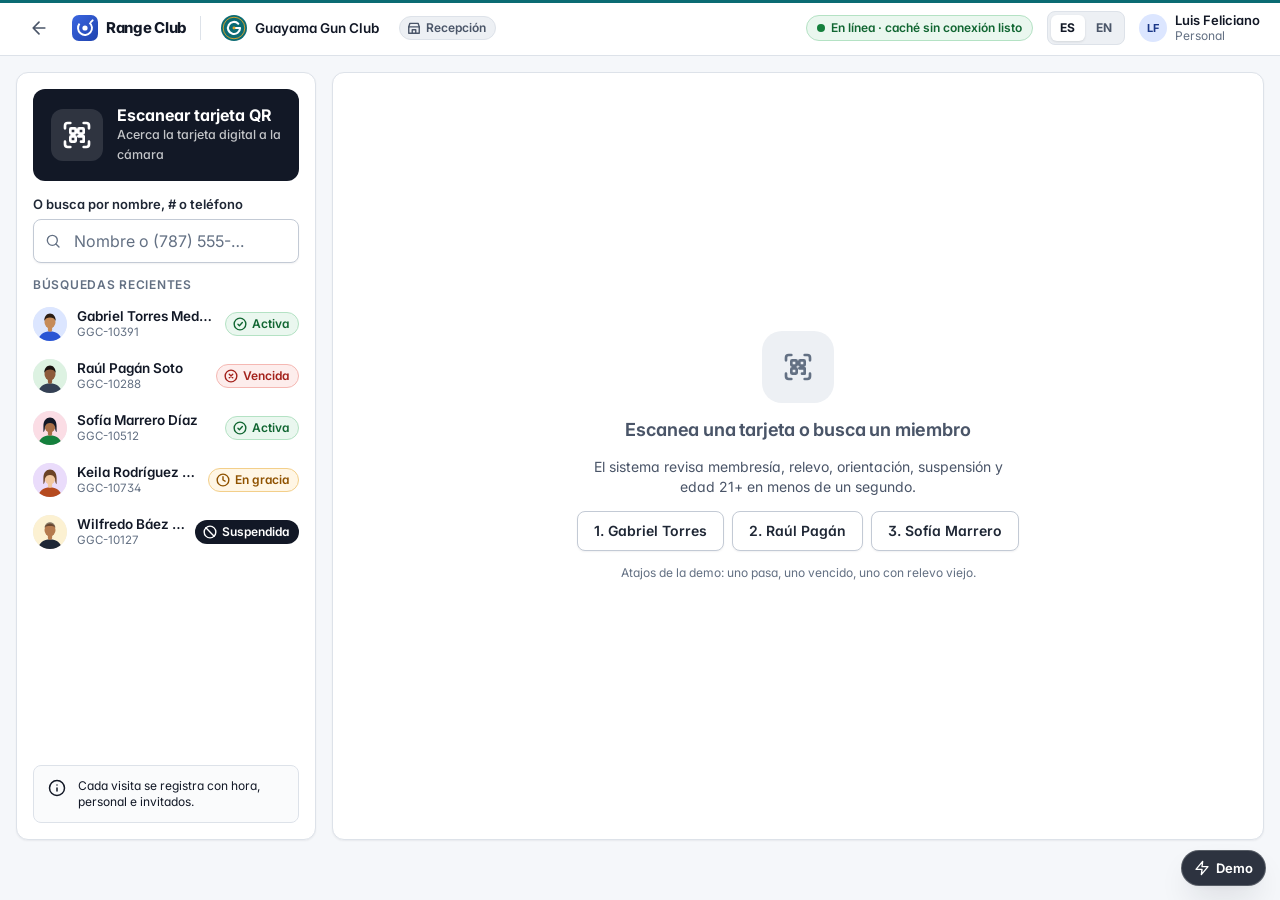
==== checkin.html @ 8de545b8 "Range Club clickable demo" ====
<!doctype html>
<html lang="es" data-tenant="guayama">
<head><meta name="robots" content="noindex, nofollow">
<meta charset="utf-8">
<meta name="viewport" content="width=device-width, initial-scale=1">
<title>Recepción · Range Club</title>
<script src="js/boot.js"></script>
<link rel="stylesheet" href="css/rangeclub.css">
<link rel="stylesheet" href="css/pages.css">
<link rel="stylesheet" href="css/proto.css">
</head>
<body data-page="checkin" class="">
<div id="root"></div>
<noscript><p style="padding:24px">Esta demo necesita JavaScript. · This demo needs JavaScript.</p></noscript>
<script src="js/icons.js"></script>
<script src="js/portrait.js"></script>
<script src="js/data.js"></script>
<script src="js/app.js"></script>
<script src="js/pages/checkin.js"></script>
</body>
</html>
---- css/rangeclub.css ----
/* =========================================================================
   Range Club — Design tokens + core components
   Shared by every screen in this prototype. Tenant branding (Guayama Gun Club)
   is applied through the --tenant-* tokens.
   ========================================================================= */

@font-face {
  font-family: "Inter";
  src: url("../fonts/Inter-Variable.ttf") format("truetype");
  font-weight: 100 900;
  font-style: normal;
  font-display: swap;
}

:root {
  /* ---- Neutrals (cool slate) ---- */
  --n-0: #FFFFFF;
  --n-25: #FAFBFC;
  --n-50: #F5F7FA;
  --n-100: #EDF0F4;
  --n-200: #DDE2E9;
  --n-300: #C3CAD5;
  --n-400: #8F99A8;   /* icons, disabled, borders on dark — not for body text */
  --n-500: #637083;   /* secondary text (5.0:1 on white) */
  --n-600: #4A5568;   /* muted text (7.5:1) */
  --n-700: #343E4F;
  --n-800: #1F2735;
  --n-900: #121826;   /* primary text (17.7:1) */

  /* ---- Range Club product blue (staff chrome, primary actions) ---- */
  --rc-50: #EEF3FF;
  --rc-100: #DCE6FF;
  --rc-200: #B9CCFF;
  --rc-500: #3B66E0;
  --rc-600: #2A55D4;  /* white text 6.3:1 */
  --rc-700: #2045B4;
  --rc-800: #1A3788;
  --rc-900: #142A66;

  /* ---- Tenant: Guayama Gun Club (Caribbean teal + gold) ---- */
  --tenant-50: #E8F5F4;
  --tenant-100: #CDEBE8;
  --tenant-200: #9DD6D0;
  --tenant-500: #12858C;
  --tenant-600: #0B6B73; /* white text 6.2:1 */
  --tenant-700: #08565D; /* white text 8.4:1 */
  --tenant-800: #06444A;
  --tenant-900: #04363B;
  --tenant-gold: #E3A82B;     /* decorative only; dark text on gold 8.4:1 */
  --tenant-gold-50: #FCF3DE;

  /* ---- Status semantics ---- */
  --ok-50: #EAF7EF;  --ok-200: #B4E2C4;  --ok-600: #15803D; --ok-700: #116632;
  --warn-50: #FFF6E5; --warn-200: #F3CF8A; --warn-500: #E59A0B; --warn-600: #A85A00; --warn-700: #8F5200;
  --bad-50: #FDEDEC; --bad-200: #F5B8B3; --bad-600: #C42B23; --bad-700: #A3211B;
  --req-50: #F2EEFE; --req-200: #CEC2FA; --req-600: #6440D6; --req-700: #5233B5;
  --ban-50: #EDEFF3; --ban-200: #C3CAD5; --ban-600: #121826; --ban-700: #121826;
  --info-50: var(--rc-50); --info-600: var(--rc-600);

  /* ---- Typography ---- */
  --font-sans: "Inter", -apple-system, BlinkMacSystemFont, "Segoe UI", Roboto, "Helvetica Neue", Arial, sans-serif;
  --font-mono: ui-monospace, "SF Mono", "JetBrains Mono", Menlo, Consolas, monospace;
  --fs-xs: 12px;   --lh-xs: 16px;
  --fs-sm: 13px;   --lh-sm: 18px;
  --fs-md: 14px;   --lh-md: 20px;
  --fs-base: 16px; --lh-base: 24px;
  --fs-lg: 18px;   --lh-lg: 26px;
  --fs-xl: 20px;   --lh-xl: 28px;
  --fs-2xl: 24px;  --lh-2xl: 32px;
  --fs-3xl: 30px;  --lh-3xl: 38px;
  --fs-4xl: 36px;  --lh-4xl: 44px;
  --fs-5xl: 44px;  --lh-5xl: 52px;

  /* ---- Spacing (4px base) ---- */
  --s-1: 4px; --s-2: 8px; --s-3: 12px; --s-4: 16px; --s-5: 20px; --s-6: 24px;
  --s-8: 32px; --s-10: 40px; --s-12: 48px; --s-16: 64px;

  /* ---- Radius ---- */
  --r-sm: 6px; --r-md: 8px; --r-lg: 12px; --r-xl: 16px; --r-2xl: 20px; --r-pill: 999px;

  /* ---- Elevation ---- */
  --sh-xs: 0 1px 2px rgba(18, 24, 38, .06);
  --sh-sm: 0 1px 3px rgba(18, 24, 38, .08), 0 1px 2px rgba(18, 24, 38, .04);
  --sh-md: 0 4px 12px -2px rgba(18, 24, 38, .08), 0 2px 4px -2px rgba(18, 24, 38, .05);
  --sh-lg: 0 16px 32px -8px rgba(18, 24, 38, .16), 0 4px 8px -4px rgba(18, 24, 38, .06);
  --ring: 0 0 0 3px rgba(42, 85, 212, .28);
  --ring-tenant: 0 0 0 3px rgba(11, 107, 115, .28);

  /* ---- Semantic aliases ---- */
  --bg: var(--n-50);
  --surface: var(--n-0);
  --border: var(--n-200);
  --border-strong: var(--n-300);
  --text: var(--n-900);
  --text-2: var(--n-600);
  --text-3: var(--n-500);
  --primary: var(--rc-600);
  --primary-hover: var(--rc-700);
  --primary-soft: var(--rc-50);
}

/* ---- Tenant theming --------------------------------------------------
   Each range is a tenant. <html data-tenant="…"> swaps the --tenant-* tokens;
   components never hard-code a tenant colour. Guayama is the default above. */
[data-tenant="salinas"] {
  --tenant-50: #EDF2FA;
  --tenant-100: #D6E1F2;
  --tenant-200: #ADC3E5;
  --tenant-500: #2F5A9A;
  --tenant-600: #213F73; /* white text 10.3:1 */
  --tenant-700: #1A3360; /* white text 12.4:1 */
  --tenant-800: #142850;
  --tenant-900: #0F1F3F;
  --tenant-gold: #F26B4F;    /* Salinas coral, decorative only */
  --tenant-gold-50: #FDEDE9;
  --ring-tenant: 0 0 0 3px rgba(33, 63, 115, .3);
}

/* Member-facing pages swap the primary to the tenant accent */
.theme-tenant {
  --primary: var(--tenant-600);
  --primary-hover: var(--tenant-700);
  --primary-soft: var(--tenant-50);
  --ring: var(--ring-tenant);
}

/* ---------------------------------------------------------------- base */
*, *::before, *::after { box-sizing: border-box; }
html, body { margin: 0; padding: 0; }
body {
  font-family: var(--font-sans);
  font-size: var(--fs-md);
  line-height: var(--lh-md);
  color: var(--text);
  background: var(--bg);
  -webkit-font-smoothing: antialiased;
  font-feature-settings: "cv11", "ss01";
  text-rendering: optimizeLegibility;
}
h1, h2, h3, h4, p { margin: 0; }
h1 { font-size: var(--fs-2xl); line-height: var(--lh-2xl); font-weight: 700; letter-spacing: -0.02em; }
h2 { font-size: var(--fs-lg); line-height: var(--lh-lg); font-weight: 650; letter-spacing: -0.01em; }
h3 { font-size: var(--fs-base); line-height: var(--lh-base); font-weight: 600; }
a { color: var(--primary); text-decoration: none; font-weight: 500; }
a:hover { text-decoration: underline; }
.num, table { font-variant-numeric: tabular-nums; }
.muted { color: var(--text-2); }
.subtle { color: var(--text-3); }
.small { font-size: var(--fs-sm); line-height: var(--lh-sm); }
.xs { font-size: var(--fs-xs); line-height: var(--lh-xs); }
.mono { font-family: var(--font-mono); font-size: .92em; }
.eyebrow { font-size: var(--fs-xs); line-height: var(--lh-xs); font-weight: 600; letter-spacing: .06em; text-transform: uppercase; color: var(--text-3); }
.sr-only { position: absolute; width: 1px; height: 1px; overflow: hidden; clip: rect(0 0 0 0); white-space: nowrap; }

.row { display: flex; align-items: center; gap: var(--s-2); }
.row-3 { display: flex; align-items: center; gap: var(--s-3); }
.row-4 { display: flex; align-items: center; gap: var(--s-4); }
.between { justify-content: space-between; }
.stack-1 > * + * { margin-top: var(--s-1); }
.stack-2 > * + * { margin-top: var(--s-2); }
.stack-3 > * + * { margin-top: var(--s-3); }
.stack-4 > * + * { margin-top: var(--s-4); }
.stack-6 > * + * { margin-top: var(--s-6); }
.grow { flex: 1 1 auto; min-width: 0; }
.nowrap { white-space: nowrap; }
.truncate { overflow: hidden; text-overflow: ellipsis; white-space: nowrap; }
.divider { height: 1px; background: var(--border); border: 0; margin: 0; }

/* ---------------------------------------------------------------- icons */
.i { width: 20px; height: 20px; flex: none; stroke: currentColor; fill: none; stroke-width: 2; stroke-linecap: round; stroke-linejoin: round; vertical-align: middle; }
.i-xs { width: 14px; height: 14px; }
.i-sm { width: 16px; height: 16px; }
.i-lg { width: 24px; height: 24px; }
.i-xl { width: 32px; height: 32px; }
.i-2xl { width: 48px; height: 48px; stroke-width: 2.2; }

/* ---------------------------------------------------------------- buttons */
.btn {
  --btn-h: 40px;
  display: inline-flex; align-items: center; justify-content: center; gap: var(--s-2);
  height: var(--btn-h); padding: 0 var(--s-4);
  border-radius: var(--r-md); border: 1px solid transparent;
  font: inherit; font-size: var(--fs-md); font-weight: 600; line-height: 1; white-space: nowrap;
  cursor: pointer; text-decoration: none !important; transition: background .15s, box-shadow .15s;
}
.btn:focus-visible { outline: none; box-shadow: var(--ring); }
.btn-primary { background: var(--primary); color: #fff; box-shadow: var(--sh-xs); }
.btn-primary:hover { background: var(--primary-hover); }
.btn-secondary { background: var(--surface); color: var(--n-800); border-color: var(--border-strong); box-shadow: var(--sh-xs); }
.btn-secondary:hover { background: var(--n-50); }
.btn-ghost { background: transparent; color: var(--n-700); }
.btn-ghost:hover { background: var(--n-100); }
.btn-success { background: var(--ok-600); color: #fff; }
.btn-danger { background: var(--bad-600); color: #fff; }
.btn-dark { background: var(--n-900); color: #fff; }
.btn-tenant { background: var(--tenant-600); color: #fff; }
.btn-sm { --btn-h: 32px; padding: 0 var(--s-3); font-size: var(--fs-sm); border-radius: var(--r-sm); }
.btn-lg { --btn-h: 48px; padding: 0 var(--s-5); font-size: var(--fs-base); }
.btn-xl { --btn-h: 56px; padding: 0 var(--s-6); font-size: var(--fs-lg); border-radius: var(--r-lg); }
.btn-block { display: flex; width: 100%; }
.btn-icon { width: var(--btn-h); padding: 0; }

/* ---------------------------------------------------------------- badges */
.badge {
  display: inline-flex; align-items: center; gap: 5px;
  height: 24px; padding: 0 9px 0 7px; border-radius: var(--r-pill);
  font-size: var(--fs-xs); font-weight: 600; line-height: 1; white-space: nowrap;
  border: 1px solid transparent;
}
.badge .i { width: 14px; height: 14px; stroke-width: 2.4; }
.badge-lg { height: 30px; padding: 0 12px 0 9px; font-size: var(--fs-sm); }
.badge-lg .i { width: 16px; height: 16px; }
.badge--pending   { background: var(--rc-50);   color: var(--rc-700);   border-color: var(--rc-100); }
.badge--active    { background: var(--ok-50);   color: var(--ok-700);   border-color: var(--ok-200); }
.badge--grace     { background: var(--warn-50); color: var(--warn-700); border-color: var(--warn-200); }
.badge--lapsed    { background: var(--bad-50);  color: var(--bad-700);  border-color: var(--bad-200); }
.badge--suspended { background: var(--ban-600); color: #fff; }
.badge--cancelled { background: var(--n-100);   color: var(--n-600);    border-color: var(--n-200); }
.badge--req       { background: var(--req-50);  color: var(--req-700);  border-color: var(--req-200); }
.badge--neutral   { background: var(--n-100);   color: var(--n-600);    border-color: var(--n-200); }
.badge--info      { background: var(--rc-50);   color: var(--rc-700);   border-color: var(--rc-100); }
.badge--tenant    { background: var(--tenant-50); color: var(--tenant-700); border-color: var(--tenant-100); }

.dot { width: 8px; height: 8px; border-radius: 50%; display: inline-block; flex: none; }

/* ---------------------------------------------------------------- cards */
.card { background: var(--surface); border: 1px solid var(--border); border-radius: var(--r-lg); box-shadow: var(--sh-xs); }
.card-header { display: flex; align-items: center; justify-content: space-between; gap: var(--s-3); padding: var(--s-4) var(--s-5); border-bottom: 1px solid var(--border); }
.card-header h2 { font-size: var(--fs-base); line-height: var(--lh-base); }
.card-body { padding: var(--s-5); }
.card-footer { padding: var(--s-3) var(--s-5); border-top: 1px solid var(--border); }

/* ---------------------------------------------------------------- forms */
.field { display: flex; flex-direction: column; gap: 6px; }
.label { font-size: var(--fs-sm); line-height: var(--lh-sm); font-weight: 600; color: var(--n-800); }
.help { font-size: var(--fs-xs); line-height: var(--lh-xs); color: var(--text-3); }
.input.is-invalid { border-color: var(--bad-600); box-shadow: 0 0 0 3px rgba(163, 33, 27, .15); }
.help.is-error, .help.is-valid { display: flex; gap: 5px; align-items: flex-start; font-weight: 600; }
.help.is-error { color: var(--bad-700, #A3211B); } .help.is-valid { color: var(--ok-700); }
.help.is-error .i, .help.is-valid .i { width: 14px; height: 14px; flex: none; margin-top: 1px; }
.input, .select {
  height: 44px; width: 100%; padding: 0 var(--s-3);
  border: 1px solid var(--border-strong); border-radius: var(--r-md);
  background: var(--surface); color: var(--text);
  font: inherit; font-size: var(--fs-base);
  box-shadow: var(--sh-xs);
}
.input::placeholder { color: var(--n-500); }
.input:focus, .input.is-focus { outline: none; border-color: var(--primary); box-shadow: var(--ring); }
.input-sm { height: 36px; font-size: var(--fs-md); }
.input-wrap { position: relative; display: flex; align-items: center; }
.input-wrap > .i { position: absolute; left: 12px; color: var(--n-500); pointer-events: none; }
.input-wrap > .input { padding-left: 40px; }
.input-wrap > .kbd { position: absolute; right: 10px; }
.select { appearance: none; padding-right: 36px; background-image: url("data:image/svg+xml,%3Csvg xmlns='http://www.w3.org/2000/svg' width='16' height='16' viewBox='0 0 24 24' fill='none' stroke='%23637083' stroke-width='2' stroke-linecap='round' stroke-linejoin='round'%3E%3Cpath d='m6 9 6 6 6-6'/%3E%3C/svg%3E"); background-repeat: no-repeat; background-position: right 12px center; }
.prefill { background: var(--n-50); color: var(--n-800); }
.kbd { display: inline-flex; align-items: center; height: 22px; padding: 0 6px; border: 1px solid var(--border); border-bottom-width: 2px; border-radius: 5px; font-size: 11px; font-weight: 600; color: var(--n-500); background: var(--surface); }

.check { display: flex; gap: var(--s-3); align-items: flex-start; cursor: pointer; }
.check-box { width: 22px; height: 22px; flex: none; border: 1.5px solid var(--n-400); border-radius: 6px; background: #fff; display: grid; place-items: center; margin-top: 1px; color: #fff; }
.check-box .i { width: 15px; height: 15px; stroke-width: 3; }
.check.is-checked .check-box { background: var(--primary); border-color: var(--primary); }

.radio-card { display: flex; gap: var(--s-3); align-items: flex-start; padding: var(--s-4); border: 1.5px solid var(--border); border-radius: var(--r-lg); background: var(--surface); }
.radio-card.is-selected { border-color: var(--primary); background: var(--primary-soft); box-shadow: 0 0 0 1px var(--primary) inset; }
.radio { width: 22px; height: 22px; border-radius: 50%; border: 1.5px solid var(--n-400); flex: none; display: grid; place-items: center; background: #fff; margin-top: 1px; }
.is-selected .radio { border-color: var(--primary); border-width: 6.5px; }

.toggle { display: inline-block; vertical-align: middle; width: 44px; height: 26px; border-radius: var(--r-pill); background: var(--n-300); position: relative; flex: none; }
.toggle::after { content: ""; position: absolute; top: 3px; left: 3px; width: 20px; height: 20px; border-radius: 50%; background: #fff; box-shadow: var(--sh-sm); }
.toggle.is-on { background: var(--primary); }
.toggle.is-on::after { left: 21px; }
.toggle.is-locked { opacity: .7; }

/* Segmented control (e.g. ES / EN) */
.seg { display: inline-flex; padding: 3px; background: var(--n-100); border-radius: var(--r-md); gap: 2px; border: 1px solid var(--n-200); }
.seg button { border: 0; background: transparent; font: inherit; font-size: var(--fs-xs); font-weight: 700; color: var(--n-600); height: 26px; min-width: 34px; padding: 0 8px; border-radius: 6px; cursor: pointer; letter-spacing: .02em; }
.seg button[aria-pressed="true"] { background: #fff; color: var(--n-900); box-shadow: var(--sh-sm); }
.seg.on-dark { background: rgba(255,255,255,.14); border-color: rgba(255,255,255,.2); }
.seg.on-dark button { color: rgba(255,255,255,.88); }
.seg.on-dark button[aria-pressed="true"] { background: #fff; color: var(--tenant-800); }

/* Tabs / filter chips */
.tabs { display: flex; gap: var(--s-1); border-bottom: 1px solid var(--border); }
.tab { display: inline-flex; align-items: center; gap: var(--s-2); padding: 10px 12px; font-weight: 600; color: var(--n-600); border-bottom: 2px solid transparent; margin-bottom: -1px; white-space: nowrap; }
.tab.is-active { color: var(--primary); border-bottom-color: var(--primary); }
.count { display: inline-flex; align-items: center; height: 20px; padding: 0 7px; border-radius: var(--r-pill); background: var(--n-100); color: var(--n-600); font-size: var(--fs-xs); font-weight: 600; font-variant-numeric: tabular-nums; }
.tab.is-active .count { background: var(--rc-100); color: var(--rc-800); }
.chip { display: inline-flex; align-items: center; gap: 6px; height: 32px; padding: 0 12px; border: 1px solid var(--border-strong); border-radius: var(--r-pill); background: var(--surface); font-size: var(--fs-sm); font-weight: 500; color: var(--n-700); white-space: nowrap; }
.chip.is-on { background: var(--rc-50); border-color: var(--rc-200); color: var(--rc-800); font-weight: 600; }

/* ---------------------------------------------------------------- tables */
.table { width: 100%; border-collapse: separate; border-spacing: 0; }
.table th { text-align: left; font-size: var(--fs-xs); line-height: var(--lh-xs); font-weight: 600; color: var(--n-500); text-transform: uppercase; letter-spacing: .05em; padding: 10px var(--s-4); background: var(--n-25); border-bottom: 1px solid var(--border); white-space: nowrap; }
.table td { padding: 12px var(--s-4); border-bottom: 1px solid var(--n-100); vertical-align: middle; }
.table tr:last-child td { border-bottom: 0; }
.table tbody tr:hover td { background: var(--n-25); }
.table .right { text-align: right; }

/* ---------------------------------------------------------------- avatars */
.avatar { width: 36px; height: 36px; border-radius: 50%; display: grid; place-items: center; font-size: var(--fs-sm); font-weight: 700; flex: none; color: var(--n-800); background: var(--n-100); overflow: hidden; }
.avatar-sm { width: 28px; height: 28px; font-size: 11px; }
.avatar-lg { width: 56px; height: 56px; font-size: var(--fs-lg); }
.av-1 { background: #DCE6FF; color: #1A3788; }
.av-2 { background: #CDEBE8; color: #06444A; }
.av-3 { background: #FCE7D6; color: #8A3B0A; }
.av-4 { background: #EADCFB; color: #4B2A8F; }
.av-5 { background: #DDF2E2; color: #14532D; }
.av-6 { background: #FBDDE5; color: #8A1838; }
.av-7 { background: #FCF1D2; color: #6E4A00; }

/* ---------------------------------------------------------------- brand marks */
.rc-logo { display: inline-flex; align-items: center; gap: 10px; font-weight: 750; font-size: 17px; letter-spacing: -0.02em; color: var(--n-900); }
.rc-logo svg { width: 30px; height: 30px; flex: none; }
.tenant-mark { width: 40px; height: 40px; flex: none; }

/* ---------------------------------------------------------------- app shell (staff, desktop) */
.app { display: grid; grid-template-columns: 248px 1fr; min-height: 100vh; }
.sidebar { background: var(--n-0); border-right: 1px solid var(--border); min-height: 100vh; }
.sidebar-inner { display: flex; flex-direction: column; padding: var(--s-4) var(--s-3); gap: var(--s-4); position: sticky; top: 0; height: 100vh; max-height: 900px; }
.sidebar .rc-logo { padding: 4px 8px; }
.tenant-switch { display: flex; align-items: center; gap: 10px; padding: 10px; border: 1px solid var(--border); border-radius: var(--r-md); background: var(--n-25); }
.tenant-switch .tenant-mark { width: 32px; height: 32px; }
.tenant-switch .t-name { font-weight: 600; font-size: var(--fs-sm); line-height: 18px; }
.tenant-switch .t-sub { font-size: 11.5px; line-height: 15px; color: var(--text-3); }
.nav { display: flex; flex-direction: column; gap: 2px; }
.nav-label { font-size: 11px; font-weight: 600; letter-spacing: .07em; text-transform: uppercase; color: var(--n-500); padding: 10px 10px 4px; }
.nav-item { display: flex; align-items: center; gap: 10px; height: 38px; padding: 0 10px; border-radius: var(--r-md); color: var(--n-700); font-weight: 500; text-decoration: none !important; }
.nav-item .i { color: var(--n-500); width: 18px; height: 18px; }
.nav-item:hover { background: var(--n-50); }
.nav-item.is-active { background: var(--rc-50); color: var(--rc-800); font-weight: 600; box-shadow: inset 3px 0 0 var(--rc-600); }
.nav-item.is-active .i { color: var(--rc-600); }
.nav-item .count { margin-left: auto; }
.sidebar-foot { margin-top: auto; display: flex; flex-direction: column; gap: var(--s-3); }
.staff-chip { display: flex; align-items: center; gap: 10px; padding: 8px; border-radius: var(--r-md); }
.main { min-width: 0; display: flex; flex-direction: column; }
.topbar { box-shadow: inset 0 3px 0 var(--tenant-600); height: 64px; display: flex; align-items: center; gap: var(--s-4); padding: 0 var(--s-8); background: rgba(255,255,255,.9); border-bottom: 1px solid var(--border); position: sticky; top: 0; z-index: 5; }
.topbar .search { width: 380px; }
.topbar .search .input { height: 38px; font-size: var(--fs-md); background: var(--n-50); box-shadow: none; }
.content { padding: var(--s-8); display: flex; flex-direction: column; gap: var(--s-6); }
.page-head { display: flex; align-items: flex-end; justify-content: space-between; gap: var(--s-4); }
.page-head p { color: var(--text-2); margin-top: 4px; }
.icon-btn { width: 38px; height: 38px; border-radius: var(--r-md); display: grid; place-items: center; color: var(--n-600); border: 1px solid transparent; position: relative; background: transparent; }
.icon-btn:hover { background: var(--n-100); }
.icon-btn .pip { position: absolute; top: 8px; right: 9px; width: 8px; height: 8px; border-radius: 50%; background: var(--bad-600); border: 2px solid #fff; }

/* ---------------------------------------------------------------- KPI */
.kpi { padding: var(--s-5); display: flex; flex-direction: column; gap: var(--s-2); }
.kpi-label { display: flex; align-items: center; gap: 8px; font-size: var(--fs-sm); font-weight: 600; color: var(--n-600); }
.kpi-icon { width: 30px; height: 30px; border-radius: 8px; display: grid; place-items: center; }
.kpi-icon .i { width: 17px; height: 17px; }
.kpi-value { font-size: var(--fs-3xl); line-height: var(--lh-3xl); font-weight: 700; letter-spacing: -0.02em; font-variant-numeric: tabular-nums; }
.kpi-sub { font-size: var(--fs-sm); color: var(--text-2); }
.delta { display: inline-flex; align-items: center; gap: 3px; font-weight: 600; font-size: var(--fs-sm); }
.delta.up { color: var(--ok-700); }
.delta.down { color: var(--bad-700); }

/* ---------------------------------------------------------------- mobile (member-facing) */
.m-body { background: var(--n-50); }
.m-page { width: 100%; max-width: 430px; margin: 0 auto; min-height: 100vh; display: flex; flex-direction: column; }
.m-header { background: var(--tenant-700); color: #fff; padding: 14px 20px; display: flex; align-items: center; gap: 12px; }
.m-header .tenant-mark { width: 36px; height: 36px; }
.m-header .t-name { font-weight: 700; font-size: var(--fs-base); line-height: 20px; letter-spacing: -0.01em; }
.m-header .t-sub { font-size: var(--fs-xs); line-height: 16px; color: rgba(255,255,255,.82); }
.m-content { padding: 20px; display: flex; flex-direction: column; gap: 16px; flex: 1; }
.m-section-title { font-size: var(--fs-base); font-weight: 650; letter-spacing: -0.01em; }
.m-foot { padding: 20px 20px 28px; text-align: center; color: var(--n-500); font-size: var(--fs-xs); line-height: 18px; }
.powered { display: inline-flex; align-items: center; gap: 6px; color: var(--n-500); font-size: var(--fs-xs); font-weight: 500; }
.powered svg { width: 14px; height: 14px; }
.secure-note { display: flex; gap: 8px; align-items: flex-start; font-size: var(--fs-xs); line-height: 17px; color: var(--n-600); }
.secure-note .i { width: 15px; height: 15px; margin-top: 1px; color: var(--ok-600); }

/* Big status hero (check-in) */
.status-hero { border-radius: var(--r-xl); padding: 18px 22px; color: #fff; display: flex; align-items: center; gap: 16px; }
.status-hero .sh-icon { width: 56px; height: 56px; border-radius: 50%; background: rgba(255,255,255,.18); display: grid; place-items: center; flex: none; }
.status-hero .sh-icon .i { width: 32px; height: 32px; stroke-width: 2.4; }
.status-hero .sh-title { font-size: 28px; line-height: 34px; font-weight: 750; letter-spacing: -0.02em; }
.status-hero .sh-sub { font-size: var(--fs-base); line-height: 22px; color: rgba(255,255,255,.92); }
.status-hero.is-go { background: var(--ok-600); }
.status-hero.is-grace { background: var(--warn-600); }
.status-hero.is-stop { background: var(--bad-600); }
.status-hero.is-suspended { background: var(--ban-600); background-image: repeating-linear-gradient(135deg, transparent 0 14px, rgba(196,43,35,.28) 14px 17px); }

/* Checklist rows (check-in) */
.checks { display: grid; grid-template-columns: repeat(5, 1fr); gap: 8px; }
.ck { border: 1px solid var(--border); border-radius: var(--r-md); padding: 10px 10px 9px; display: flex; flex-direction: column; gap: 6px; background: var(--surface); min-width: 0; }
.ck-top { display: flex; align-items: center; gap: 6px; font-size: var(--fs-xs); font-weight: 600; color: var(--n-600); }
.ck-val { display: flex; align-items: center; gap: 6px; font-size: var(--fs-sm); font-weight: 700; line-height: 17px; }
.ck-val .i { width: 17px; height: 17px; stroke-width: 2.5; }
.ck-meta { font-size: 11.5px; line-height: 15px; color: var(--text-3); }
.ck.ok .ck-val { color: var(--ok-700); }
.ck.warn { border-color: var(--warn-200); background: var(--warn-50); } .ck.warn .ck-val { color: var(--warn-700); }
.ck.bad { border-color: var(--bad-200); background: var(--bad-50); } .ck.bad .ck-val { color: var(--bad-700); }
.ck.req { border-color: var(--req-200); background: var(--req-50); } .ck.req .ck-val { color: var(--req-700); }
.ck.ban { border-color: var(--n-700); background: var(--ban-50); } .ck.ban .ck-val { color: var(--n-900); }

/* Stepper */
.stepper { display: flex; align-items: center; gap: 8px; }
.step-dot { height: 6px; flex: 1; border-radius: 3px; background: var(--n-200); }
.step-dot.is-done { background: var(--primary); }

/* Notice / callout */
.callout { display: flex; gap: 12px; padding: 12px 14px; border-radius: var(--r-md); border: 1px solid var(--border); background: var(--n-25); font-size: var(--fs-sm); line-height: 19px; }
.callout .i { width: 18px; height: 18px; margin-top: 1px; }
.callout.info { background: var(--rc-50); border-color: var(--rc-100); color: var(--rc-900); } .callout.info .i { color: var(--rc-600); }
.callout.warn { background: var(--warn-50); border-color: var(--warn-200); color: #5C3500; } .callout.warn .i { color: var(--warn-600); }
.callout.ok { background: var(--ok-50); border-color: var(--ok-200); color: #0D4D26; } .callout.ok .i { color: var(--ok-600); }
.callout.tenant { background: var(--tenant-50); border-color: var(--tenant-100); color: var(--tenant-900); } .callout.tenant .i { color: var(--tenant-600); }

/* Lane motif: subtle repeating lane lines used as decoration */
.lane-motif { background-image: repeating-linear-gradient(90deg, rgba(255,255,255,.07) 0 1px, transparent 1px 44px); }

/* ---------------------------------------------------------------- front desk (tablet) */
.btn[disabled], .btn.is-disabled { background: var(--n-100); color: var(--n-500); border-color: var(--n-200); box-shadow: none; cursor: not-allowed; }
.desk { display: grid; grid-template-rows: 56px 1fr; height: 100vh; background: var(--n-50); }
.desk-bar { display: flex; align-items: center; gap: 14px; padding: 0 20px; background: #fff; border-bottom: 1px solid var(--border); box-shadow: inset 0 3px 0 var(--tenant-600); }
.desk-bar .rc-logo { font-size: 15px; gap: 8px; } .desk-bar .rc-logo svg { width: 26px; height: 26px; }
.vsep { width: 1px; height: 24px; background: var(--border); }
.desk-tenant { display: flex; align-items: center; gap: 8px; font-weight: 600; font-size: 13.5px; }
.desk-tenant svg { width: 26px; height: 26px; }
.net { display: inline-flex; align-items: center; gap: 6px; font-size: 12px; font-weight: 600; color: var(--ok-700); background: var(--ok-50); border: 1px solid var(--ok-200); height: 26px; padding: 0 10px; border-radius: 999px; }
.net .dot { background: var(--ok-600); }
.desk-body { display: grid; grid-template-columns: 300px minmax(0, 1fr); gap: 16px; padding: 16px; min-height: 0; }
.lookup { display: flex; flex-direction: column; gap: 14px; padding: 16px; min-height: 0; }
.scan-btn { height: 92px; border-radius: var(--r-lg); background: var(--n-900); color: #fff; display: flex; align-items: center; gap: 14px; padding: 0 18px; font-weight: 700; font-size: 16px; line-height: 20px; border: 0; text-align: left; }
.scan-btn .sq { width: 52px; height: 52px; border-radius: 12px; background: rgba(255,255,255,.12); display: grid; place-items: center; flex: none; }
.scan-btn small { display: block; font-weight: 500; font-size: 12.5px; color: rgba(255,255,255,.75); }
.recent { display: flex; flex-direction: column; gap: 2px; margin: 0 -8px; }
.recent-item { display: flex; align-items: center; gap: 10px; padding: 8px; border-radius: 10px; }
.recent-item.is-current { background: var(--rc-50); box-shadow: inset 0 0 0 1px var(--rc-100); }
.recent-item .nm { font-weight: 600; font-size: 13.5px; line-height: 17px; }
.recent-item .mt { font-size: 11.5px; color: var(--n-500); line-height: 15px; }
.result { display: flex; flex-direction: column; min-height: 0; overflow: hidden; }
.res-head { display: flex; gap: 16px; align-items: center; padding: 16px 20px; }
.res-photo { width: 84px; height: 84px; border-radius: 16px; overflow: hidden; flex: none; box-shadow: 0 0 0 1px var(--border); }
.res-photo svg { width: 100%; height: 100%; display: block; }
.res-name { font-size: 22px; line-height: 28px; font-weight: 700; letter-spacing: -0.02em; }
.res-meta { font-size: 13px; color: var(--n-600); line-height: 19px; }
.res-body { padding: 0 20px 16px; display: flex; flex-direction: column; gap: 12px; }
.blocker { display: flex; align-items: center; gap: 14px; padding: 12px 14px; border-radius: var(--r-lg); border: 1.5px solid; }
.blocker .b-ic { width: 40px; height: 40px; border-radius: 50%; display: grid; place-items: center; flex: none; }
.blocker .b-ic .i { width: 21px; height: 21px; stroke-width: 2.3; }
.blocker .b-t { font-weight: 700; font-size: 15px; line-height: 20px; }
.blocker .b-d { font-size: 12.5px; line-height: 17px; color: var(--n-700); }
.blocker.bad { border-color: var(--bad-200); background: var(--bad-50); } .blocker.bad .b-ic { background: #fff; color: var(--bad-600); } .blocker.bad .b-t { color: var(--bad-700); }
.blocker.req { border-color: var(--req-200); background: var(--req-50); } .blocker.req .b-ic { background: #fff; color: var(--req-600); } .blocker.req .b-t { color: var(--req-700); }
.blocker.warn { border-color: var(--warn-200); background: var(--warn-50); } .blocker.warn .b-ic { background: #fff; color: var(--warn-600); } .blocker.warn .b-t { color: var(--warn-700); }
.blocker.ban { border-color: var(--n-800); background: var(--ban-50); } .blocker.ban .b-ic { background: var(--n-900); color: #fff; } .blocker.ban .b-t { color: var(--n-900); }
.res-foot { margin-top: auto; display: flex; align-items: center; gap: 12px; padding: 14px 20px; border-top: 1px solid var(--border); background: var(--n-25); }
.passes { display: flex; align-items: center; gap: 8px; font-size: 13px; color: var(--n-700); }
.passes .pips { display: inline-flex; gap: 3px; }
.passes .pips i { width: 10px; height: 14px; border-radius: 3px; background: var(--tenant-600); display: inline-block; }
.passes .pips i.used { background: var(--n-200); }
.info-strip { display: grid; grid-template-columns: 1.9fr 1fr .9fr; border: 1px solid var(--border); border-radius: var(--r-lg); }
.info-strip > div { padding: 12px 14px; display: flex; flex-direction: column; gap: 6px; min-width: 0; }
.info-strip > div + div { border-left: 1px solid var(--border); }
.hh { display: flex; flex-direction: column; gap: 4px; }
.hh-row { display: flex; align-items: center; flex-wrap: wrap; column-gap: 8px; row-gap: 0; font-size: 13px; line-height: 17px; }
.hh-row .r { color: var(--n-500); font-size: 12px; white-space: nowrap; }
.hh-row strong { white-space: nowrap; }
.hh-row .i { width: 14px; height: 14px; color: var(--n-500); }

/* ---------------------------------------------------------------- member-facing (mobile) pieces */
.m-hero { background: var(--tenant-700); color: #fff; padding: 4px 20px 24px; position: relative; overflow: hidden; }
.m-hero::after { content: ""; position: absolute; right: -60px; top: -40px; width: 220px; height: 220px; border-radius: 50%; border: 22px solid rgba(255,255,255,.05); box-shadow: 0 0 0 30px rgba(255,255,255,.03); }
.m-hero h1 { font-size: 26px; line-height: 32px; letter-spacing: -0.02em; }
.m-hero p { color: rgba(255,255,255,.88); font-size: 15px; line-height: 22px; margin-top: 6px; position: relative; z-index: 1; }
.m-card { background: #fff; border: 1px solid var(--border); border-radius: var(--r-xl); box-shadow: var(--sh-sm); }
.m-card-pad { padding: 16px; }
.m-overlap { margin-top: -14px; position: relative; z-index: 2; }
.kv { display: flex; justify-content: space-between; gap: 12px; font-size: 14px; line-height: 20px; padding: 7px 0; }
.kv + .kv { border-top: 1px solid var(--n-100); }
.kv .k { color: var(--n-600); }
.kv .v { font-weight: 600; text-align: right; }
.pay-opts { display: grid; grid-template-columns: repeat(3, 1fr); gap: 8px; }
.pay-opt { border: 1.5px solid var(--border); border-radius: 12px; background: #fff; height: 64px; display: flex; flex-direction: column; align-items: center; justify-content: center; gap: 3px; font-size: 12px; font-weight: 600; color: var(--n-700); position: relative; }
.pay-opt.is-selected { border-color: var(--primary); box-shadow: 0 0 0 1px var(--primary) inset; background: var(--primary-soft); color: var(--n-900); }
.pay-opt .wm { font-size: 15px; font-weight: 800; letter-spacing: -0.02em; line-height: 18px; }
.wm-paypal { color: #003087; font-style: italic; } .wm-paypal b { color: #0070E0; font-weight: 800; }
.wm-ath { color: #E35205; }
.pay-opt .sel { position: absolute; top: 6px; right: 6px; width: 16px; height: 16px; border-radius: 50%; background: var(--primary); color: #fff; display: grid; place-items: center; }
.pay-opt .sel .i { width: 11px; height: 11px; stroke-width: 3.5; }
.hosted { border: 1px dashed var(--n-300); border-radius: 12px; padding: 12px; display: flex; flex-direction: column; gap: 10px; background: var(--n-25); }
.hosted .input { height: 46px; }
.hosted-label { display: flex; align-items: center; gap: 6px; font-size: 11.5px; color: var(--n-600); font-weight: 600; }
.hosted-label .i { width: 13px; height: 13px; color: var(--ok-600); }
.optin { display: flex; gap: 12px; align-items: flex-start; padding: 14px; border-radius: 14px; border: 1px solid var(--border); background: #fff; }
.optin.is-locked { background: var(--n-50); }
.optin.is-locked .optin-title { color: var(--n-600); }
.optin-title { font-weight: 650; font-size: 15px; line-height: 20px; }
.optin-text { font-size: 12.5px; line-height: 18px; color: var(--n-600); margin-top: 3px; }
.cta-bar { background: #fff; border-top: 1px solid var(--border); border-bottom: 1px solid var(--border); padding: 12px 20px 16px; display: flex; flex-direction: column; gap: 8px; }
.total-row { display: flex; justify-content: space-between; align-items: baseline; }
.total-row .t { font-size: 22px; font-weight: 750; letter-spacing: -0.01em; }
.hh-list { display: flex; flex-direction: column; gap: 8px; }
.hh-item { display: flex; align-items: center; gap: 10px; }
.hh-item .nm { font-weight: 600; font-size: 14px; line-height: 18px; }
.hh-item .rl { font-size: 12px; color: var(--n-500); line-height: 16px; }
.tier-price { font-weight: 750; font-size: 17px; white-space: nowrap; }
.tier-price small { font-weight: 500; font-size: 12px; color: var(--n-500); }
.pill-tag { display: inline-flex; align-items: center; height: 20px; padding: 0 8px; border-radius: 999px; font-size: 11px; font-weight: 700; background: var(--tenant-gold-50); color: var(--n-900); border: 1px solid var(--tenant-gold); }
---- css/pages.css ----
/* Page styles carried over from the design mockups (design/tools/pages/*.html) */
/* --- dashboard --- */
  .kpis { display: grid; grid-template-columns: repeat(4, 1fr); gap: 16px; }
  .grid-2-1 { display: grid; grid-template-columns: minmax(0, 2fr) minmax(0, 1fr); gap: 16px; align-items: stretch; }
  .def { font-size: 11.5px; line-height: 15px; color: var(--n-500); border-top: 1px dashed var(--n-200); padding-top: 8px; margin-top: 2px; }
  .sources { display: grid; grid-template-columns: repeat(4, 1fr); gap: 10px; margin-bottom: 20px; }
  .src { border: 1px solid var(--n-200); border-radius: 10px; padding: 10px 12px; display: flex; flex-direction: column; gap: 2px; }
  .src .l { display: flex; align-items: center; gap: 6px; font-size: 12.5px; font-weight: 600; color: var(--n-600); }
  .src .l .i { width: 15px; height: 15px; }
  .src .v { font-size: 22px; font-weight: 700; line-height: 28px; font-variant-numeric: tabular-nums; }
  .src .v small { font-size: 12.5px; font-weight: 600; color: var(--n-500); margin-left: 4px; }
  .src.is-link { background: var(--rc-50); border-color: var(--rc-100); }
  .bars { display: flex; flex-direction: column; gap: 11px; }
  .bar-row { display: grid; grid-template-columns: 190px 1fr 40px; align-items: center; gap: 14px; }
  .bar-label strong { display: block; font-size: 13.5px; font-weight: 600; line-height: 18px; }
  .bar-label span { font-size: 12px; line-height: 16px; color: var(--text-3); display: flex; align-items: center; gap: 4px; }
  .bar-label span .i { width: 13px; height: 13px; }
  .track { height: 24px; background: var(--n-50); border-radius: 6px; display: flex; overflow: hidden; }
  .seg-bar { height: 100%; display: flex; align-items: center; justify-content: center; color: #fff; font-size: 12px; font-weight: 700; font-variant-numeric: tabular-nums; }
  .seg-bar + .seg-bar { border-left: 2px solid #fff; }
  .c-email { background: var(--rc-600); } .c-sms { background: #0F7B8A; }
  .bar-total { text-align: right; font-weight: 700; font-variant-numeric: tabular-nums; }
  .legend { display: flex; flex: none; white-space: nowrap; gap: 14px; font-size: 12.5px; color: var(--n-600); font-weight: 500; }
  .legend i { display: inline-block; width: 10px; height: 10px; border-radius: 3px; margin-right: 6px; vertical-align: -1px; }
  .sub-h { display: flex; align-items: baseline; justify-content: space-between; margin-bottom: 12px; }
  .sub-h h3 { font-size: 13.5px; font-weight: 650; }
  .callrow .btn { height: 30px; } .callrow .call-btn { width: 34px; padding: 0; justify-content: center; } .calltable th, .calltable td { padding-left: 10px; padding-right: 10px; } .calltable th:first-child, .calltable td:first-child { padding-left: 16px; } .calltable th:last-child, .calltable td:last-child { padding-right: 16px; }
  .days { display: flex; align-items: flex-end; gap: 6px; height: 120px; padding-top: 8px; }
  .day { flex: 1; display: flex; flex-direction: column; align-items: center; gap: 4px; height: 100%; justify-content: flex-end; }
  .day .b { width: 100%; background: var(--rc-200); border-radius: 4px 4px 0 0; min-height: 2px; }
  .day.is-today .b { background: var(--rc-600); }
  .day.is-closed .b { background: repeating-linear-gradient(45deg, var(--n-200) 0 3px, transparent 3px 6px); height: 100% !important; opacity: .6; }
  .day small { font-size: 10.5px; color: var(--n-500); line-height: 12px; }
  .day.is-today small { color: var(--n-900); font-weight: 700; }
  .hours { display: grid; grid-template-columns: 54px 1fr 36px; row-gap: 5px; column-gap: 10px; align-items: center; font-size: 12px; color: var(--n-600); }
  .hours .h-bar { height: 10px; border-radius: 5px; background: var(--rc-200); }
  .hours .h-bar.peak { background: var(--rc-600); }
  .hours .n { text-align: right; font-weight: 600; color: var(--n-800); font-variant-numeric: tabular-nums; }

/* --- kiosk --- */
  .kiosk { min-height: 100vh; display: flex; flex-direction: column; color: #fff; background: radial-gradient(120% 70% at 50% 0%, var(--tenant-600) 0%, var(--tenant-800) 70%); }
  .k-top { display: flex; align-items: center; justify-content: space-between; padding: 28px 40px; }
  .k-lock { display: inline-flex; align-items: center; gap: 8px; height: 34px; padding: 0 14px; border-radius: 999px; background: rgba(255,255,255,.12); border: 1px solid rgba(255,255,255,.22); font-size: 13px; font-weight: 600; }
  .k-main { flex: 1; display: flex; flex-direction: column; align-items: center; justify-content: center; text-align: center; padding: 0 56px 40px; gap: 26px; }
  .k-logo { width: 104px; height: 104px; filter: drop-shadow(0 8px 24px rgba(0,0,0,.25)); }
  .k-h1 { font-size: 40px; line-height: 48px; font-weight: 750; letter-spacing: -0.02em; }
  .k-sub { font-size: 20px; line-height: 28px; color: rgba(255,255,255,.88); max-width: 560px; }
  .viewfinder { width: 440px; height: 440px; border-radius: 32px; background: rgba(0,0,0,.28); position: relative; display: grid; place-items: center; margin-top: 6px; box-shadow: inset 0 0 0 1px rgba(255,255,255,.14); overflow: hidden; }
  .vf-corner { position: absolute; width: 64px; height: 64px; border: 6px solid var(--tenant-gold); }
  .vf-corner.tl { top: 26px; left: 26px; border-right: 0; border-bottom: 0; border-radius: 18px 0 0 0; }
  .vf-corner.tr { top: 26px; right: 26px; border-left: 0; border-bottom: 0; border-radius: 0 18px 0 0; }
  .vf-corner.bl { bottom: 26px; left: 26px; border-right: 0; border-top: 0; border-radius: 0 0 0 18px; }
  .vf-corner.br { bottom: 26px; right: 26px; border-left: 0; border-top: 0; border-radius: 0 0 18px 0; }
  .vf-line { position: absolute; left: 40px; right: 40px; top: 46%; height: 3px; border-radius: 2px; background: var(--tenant-gold); box-shadow: 0 0 18px 4px rgba(227,168,43,.55); }
  .vf-hint { position: absolute; bottom: 64px; left: 0; right: 0; display: flex; flex-direction: column; align-items: center; gap: 10px; color: rgba(255,255,255,.75); font-size: 15px; }
  .k-actions { display: grid; grid-template-columns: 1fr 1fr; gap: 16px; width: 100%; max-width: 640px; margin-top: 8px; }
  .k-btn { font: inherit; height: 104px; border-radius: 20px; background: #fff; color: var(--tenant-800); display: flex; align-items: center; gap: 16px; padding: 0 22px; font-weight: 700; font-size: 19px; line-height: 23px; text-align: left; border: 0; }
  .k-btn .ki { width: 52px; height: 52px; border-radius: 14px; background: var(--tenant-50); color: var(--tenant-600); display: grid; place-items: center; flex: none; }
  .k-btn small { display: block; font-weight: 500; font-size: 14px; color: var(--n-600); }
  .k-foot { display: flex; align-items: center; justify-content: space-between; padding: 24px 40px 30px; font-size: 13px; color: rgba(255,255,255,.75); }
  .k-foot .powered { color: rgba(255,255,255,.75); }
  .seg.big button { height: 40px; min-width: 56px; font-size: 15px; }
  .k-ok { width: 100%; max-width: 640px; background: #fff; color: var(--n-900); border-radius: 28px; padding: 36px; display: flex; flex-direction: column; align-items: center; gap: 18px; box-shadow: var(--sh-lg); margin-top: 12px; }
  .k-ok .big-check { width: 120px; height: 120px; border-radius: 50%; background: var(--ok-600); color: #fff; display: grid; place-items: center; box-shadow: 0 0 0 14px var(--ok-50); }
  .k-ok .big-check .i { width: 64px; height: 64px; stroke-width: 2.6; }
  .k-meta { display: grid; grid-template-columns: repeat(3, 1fr); width: 100%; border: 1px solid var(--border); border-radius: 16px; }
  .k-meta > div { padding: 14px; text-align: center; } .k-meta > div + div { border-left: 1px solid var(--border); }
  .k-meta .v { font-weight: 700; font-size: 17px; line-height: 24px; }

/* --- renewal-ath --- */
  .ring-wrap { position: relative; width: 196px; height: 196px; margin: 4px auto 0; }
  .ring-wrap svg.ring { width: 196px; height: 196px; transform: rotate(-90deg); }
  .ring-center { position: absolute; inset: 0; display: flex; flex-direction: column; align-items: center; justify-content: center; }
  .ring-center .time { font-size: 40px; font-weight: 750; letter-spacing: -0.02em; font-variant-numeric: tabular-nums; line-height: 46px; }
  .steps-ath { display: flex; flex-direction: column; gap: 12px; }
  .sa { display: flex; gap: 12px; align-items: flex-start; font-size: 14px; line-height: 20px; }
  .sa .n { width: 26px; height: 26px; border-radius: 50%; display: grid; place-items: center; font-size: 13px; font-weight: 700; flex: none; background: var(--n-100); color: var(--n-700); }
  .sa.done .n { background: var(--ok-600); color: #fff; }
  .sa.cur .n { background: var(--primary); color: #fff; box-shadow: 0 0 0 4px var(--primary-soft); }
  .pulse { display: inline-flex; align-items: center; gap: 8px; height: 32px; padding: 0 14px; border-radius: 999px; background: var(--warn-50); border: 1px solid var(--warn-200); color: var(--warn-700); font-weight: 650; font-size: 13px; }
  .pulse .dot { background: var(--warn-500); box-shadow: 0 0 0 4px rgba(229,154,11,.2); }

/* --- renewal-confirm --- */
  .ok-badge { width: 76px; height: 76px; border-radius: 50%; background: var(--ok-600); color: #fff; display: grid; place-items: center; margin: 0 auto; box-shadow: 0 0 0 10px var(--ok-50); }
  .ok-badge .i { width: 40px; height: 40px; stroke-width: 2.8; }
  .mini-card { border-radius: 18px; padding: 16px; color: #fff; background: linear-gradient(135deg, var(--tenant-600), var(--tenant-800)); position: relative; overflow: hidden; display: flex; gap: 14px; align-items: center; }
  .mini-card::before { content: ""; position: absolute; right: -40px; bottom: -60px; width: 180px; height: 180px; border-radius: 50%; border: 18px solid rgba(255,255,255,.07); }
  .mini-card .qr { width: 84px; height: 84px; background: #fff; border-radius: 12px; padding: 7px; flex: none; position: relative; }
  .mini-card .qr img { width: 100%; height: 100%; display: block; }

/* --- portal --- */
  .p-greet { display: flex; align-items: center; justify-content: space-between; }
  .renew-banner { border-radius: 16px; padding: 14px 16px; background: var(--tenant-gold-50); border: 1px solid var(--tenant-gold); display: flex; gap: 12px; align-items: center; }
  .renew-banner .i { color: var(--n-900); }
  .dcard { border-radius: 20px; padding: 18px; color: #fff; background: linear-gradient(135deg, var(--tenant-600) 0%, var(--tenant-800) 100%); position: relative; overflow: hidden; box-shadow: var(--sh-lg); text-decoration: none !important; display: block; }
  .dcard::before { content: ""; position: absolute; right: -50px; top: -50px; width: 200px; height: 200px; border-radius: 50%; border: 20px solid rgba(255,255,255,.06); box-shadow: 0 0 0 26px rgba(255,255,255,.035); }
  .dcard .top { display: flex; align-items: center; gap: 8px; position: relative; }
  .dcard .bottom { display: flex; align-items: flex-end; justify-content: space-between; gap: 12px; margin-top: 22px; position: relative; }
  .dcard .qr { width: 88px; height: 88px; background: #fff; border-radius: 12px; padding: 7px; }
  .dcard .qr img { width: 100%; height: 100%; display: block; }
  .stat-grid { display: grid; grid-template-columns: 1fr 1fr; gap: 10px; }
  .stat { background: #fff; border: 1px solid var(--border); border-radius: 14px; padding: 12px; display: flex; flex-direction: column; gap: 4px; }
  .stat .l { display: flex; align-items: center; gap: 6px; font-size: 12px; font-weight: 600; color: var(--n-600); }
  .stat .l .i { width: 15px; height: 15px; }
  .stat .v { font-weight: 700; font-size: 15px; line-height: 20px; display: flex; align-items: center; gap: 6px; }
  .stat .v .i { width: 16px; height: 16px; }
  .stat .s { font-size: 11.5px; color: var(--n-500); line-height: 15px; }
  .list-row { display: flex; align-items: center; gap: 12px; padding: 12px 16px; }
  .list-row + .list-row { border-top: 1px solid var(--n-100); }
  .tabbar { display: grid; grid-template-columns: repeat(5, 1fr); background: #fff; border-top: 1px solid var(--border); padding: 8px 4px 18px; }
  .tabbar a { display: flex; flex-direction: column; align-items: center; gap: 3px; font-size: 11px; font-weight: 600; color: var(--n-500); text-decoration: none; }
  .tabbar a.is-active { color: var(--primary); }
  .tabbar .i { width: 22px; height: 22px; }
  .sec-head { display: flex; align-items: center; justify-content: space-between; margin-bottom: 8px; }

/* --- card --- */
  .c-top { display: flex; align-items: center; gap: 12px; padding: 14px 16px; color: #fff; }
  .c-top .btn-icon { color: #fff; }
  .who { display: flex; gap: 8px; padding: 0 20px 16px; overflow: hidden; }
  .who-chip { display: inline-flex; align-items: center; gap: 6px; height: 34px; padding: 0 12px 0 4px; border-radius: 999px; background: rgba(255,255,255,.1); color: #fff; font-size: 13px; font-weight: 600; white-space: nowrap; border: 1px solid rgba(255,255,255,.16); }
  .who-chip.is-on { background: #fff; color: var(--tenant-800); }
  .who-chip .avatar { width: 26px; height: 26px; font-size: 10.5px; }
  .big-card { margin: 0 20px; border-radius: 24px; background: #fff; overflow: hidden; box-shadow: 0 24px 48px -12px rgba(0,0,0,.45); }
  .bc-head { background: linear-gradient(135deg, var(--tenant-600), var(--tenant-800)); color: #fff; padding: 18px 20px 20px; position: relative; overflow: hidden; }
  .bc-head::after { content: ""; position: absolute; right: -40px; top: -60px; width: 190px; height: 190px; border-radius: 50%; border: 18px solid rgba(255,255,255,.07); }
  .bc-qr { padding: 22px 22px 12px; display: flex; flex-direction: column; align-items: center; gap: 10px; }
  .bc-qr .qrbox { width: 250px; height: 250px; padding: 14px; border-radius: 18px; border: 1px solid var(--border); position: relative; }
  .bc-qr .qrbox img { width: 100%; height: 100%; display: block; }
  .bc-qr .qrbox .mid { position: absolute; left: 50%; top: 50%; width: 46px; height: 46px; transform: translate(-50%,-50%); background: #fff; border-radius: 12px; padding: 4px; }
  .bc-grid { display: grid; grid-template-columns: 1fr 1fr; border-top: 1px solid var(--border); }
  .bc-grid > div { padding: 12px 18px; } .bc-grid > div:nth-child(2n) { border-left: 1px solid var(--border); }
  .bc-grid > div:nth-child(n+3) { border-top: 1px solid var(--border); }
  .bc-grid .v { font-weight: 700; font-size: 15px; line-height: 20px; }
  .c-actions { padding: 18px 20px 8px; display: flex; flex-direction: column; gap: 10px; }
  .btn-glass { background: rgba(255,255,255,.12); color: #fff; border: 1px solid rgba(255,255,255,.22); }

/* --- waiver --- */
  .doc { height: 300px; overflow: hidden; border: 1px solid var(--border); border-radius: 14px; background: #fff; padding: 16px; font-size: 14px; line-height: 21px; color: var(--n-800); position: relative; }
  .doc h3 { font-size: 14px; font-weight: 700; margin: 12px 0 4px; } .doc h3:first-child { margin-top: 0; }
  .doc p { margin: 0 0 6px; }
  .doc::after { content: ""; position: absolute; left: 0; right: 0; bottom: 0; height: 54px; background: linear-gradient(transparent, #fff); }
  .read-bar { height: 4px; border-radius: 2px; background: var(--n-100); overflow: hidden; } .read-bar i { display: block; height: 100%; width: 100%; background: var(--ok-600); }
  .sigpad { position: relative; height: 150px; border: 1.5px solid var(--primary); border-radius: 14px; background: #fff; box-shadow: var(--ring); }
  .sigpad .base { position: absolute; left: 18px; right: 18px; bottom: 38px; border-bottom: 1.5px dashed var(--n-300); }
  .sigpad .x { position: absolute; left: 18px; bottom: 42px; color: var(--n-400); font-weight: 700; font-size: 18px; }
  .sigpad .lbl { position: absolute; left: 18px; bottom: 12px; font-size: 12px; color: var(--n-500); }
  .sigpad .clear { position: absolute; right: 12px; top: 10px; font-size: 13px; font-weight: 600; color: var(--n-600); display: inline-flex; gap: 4px; align-items: center; }
  .sigpad svg.sig { position: absolute; left: 30px; top: 18px; width: 290px; height: 100px; }
  .langpick { display: grid; grid-template-columns: 1fr 1fr; gap: 8px; }
  .lp { height: 52px; border: 1.5px solid var(--border); border-radius: 12px; display: flex; align-items: center; justify-content: center; gap: 8px; font-weight: 650; background: #fff; }
  .lp.is-selected { border-color: var(--primary); background: var(--primary-soft); box-shadow: 0 0 0 1px var(--primary) inset; }
  .lp { cursor: pointer; }
  
  .lp .flag { font-size: 11px; font-weight: 800; letter-spacing: .04em; color: var(--n-500); border: 1px solid var(--n-300); border-radius: 4px; padding: 1px 4px; }

/* --- signup-details --- */.two { display: grid; grid-template-columns: 1fr 1fr; gap: 10px; } .sec { font-size: 15px; font-weight: 700; margin-top: 4px; }
---- css/proto.css ----
/* Range Club clickable demo — prototype layer (layout, responsive, demo chrome). */
button { font: inherit; }
button.toggle { border: 0; padding: 0; cursor: pointer; }
.toggle.is-locked { cursor: not-allowed; }
a.btn:hover { text-decoration: none; }
.pay-opt { cursor: pointer; font: inherit; }
[data-act] { cursor: pointer; }
:focus-visible { outline: 2px solid var(--primary); outline-offset: 2px; }

/* ---------------- staff shell additions */
.tenant-switch { width: 100%; text-align: left; font: inherit; cursor: pointer; color: inherit; }
.tenant-switch:hover { background: var(--n-50); }
.nav-item.is-disabled { color: var(--n-400); cursor: default; }
.nav-item.is-disabled .i { color: var(--n-300); }
.nav-off { margin-left: auto; font-size: 10px; font-weight: 700; letter-spacing: .05em; text-transform: uppercase; color: var(--n-400); border: 1px solid var(--n-200); border-radius: 4px; padding: 0 4px; }
.nav-toggle { display: none; }
.sidebar-scrim { display: none; }
.topbar .search { width: 360px; max-width: 40vw; }
.table-wrap { overflow-x: auto; -webkit-overflow-scrolling: touch; }
.pick { display: flex; align-items: center; gap: 12px; width: 100%; padding: 12px; border: 1.5px solid var(--border); border-radius: 12px; background: #fff; text-align: left; font: inherit; color: inherit; }
.pick:hover { background: var(--n-25); }
.pick.is-on { border-color: var(--primary); background: var(--primary-soft); }
.kpis .kpi { min-width: 0; }

/* ---------------- device frame for member screens (desktop) + presenter guide */
.stage { min-height: 100vh; }
.guide { display: none; }
.device-screen { min-height: 100vh; display: flex; flex-direction: column; background: var(--n-50); }
.device-screen > .m-content { flex: 1; }
@media (min-width: 900px) {
  body.m-body { background: radial-gradient(90% 80% at 70% 10%, var(--n-0), var(--n-100)); }
  .stage { display: flex; align-items: center; justify-content: center; gap: 56px; padding: 24px; }
  .guide { display: flex; flex-direction: column; gap: 16px; width: 300px; flex: none; }
  .guide .rc-logo { font-size: 15px; } .guide .rc-logo svg { width: 26px; height: 26px; }
  .g-step h2 { font-size: 22px; line-height: 28px; margin: 4px 0 6px; letter-spacing: -0.02em; }
  .g-step p { color: var(--n-600); font-size: 14.5px; line-height: 21px; }
  .g-note { display: flex; gap: 10px; padding: 12px 14px; border-radius: 12px; background: #fff; border: 1px solid var(--border); font-size: 13px; line-height: 19px; color: var(--n-700); }
  .g-note .i { color: var(--rc-600); margin-top: 2px; }
  .g-meta { padding: 12px 14px; border-radius: 12px; background: rgba(255,255,255,.7); border: 1px dashed var(--n-300); font-size: 13px; }
  .device { width: 406px; flex: none; padding: 8px; border-radius: 48px; background: #0E131D; box-shadow: 0 30px 60px -20px rgba(18,24,38,.45), inset 0 0 0 2px #2A3242; }
  .device-screen { height: min(844px, calc(100vh - 64px)); min-height: 0; border-radius: 40px; overflow-y: auto; overflow-x: hidden; scrollbar-width: thin; }
  .device-screen .m-page { min-height: 0; }
}

/* ---------------- presenter dock */
#dock { position: fixed; left: 14px; bottom: 14px; z-index: 40; }
.dock-btn { display: inline-flex; align-items: center; gap: 6px; height: 36px; padding: 0 12px; border-radius: 999px; border: 1px solid rgba(255,255,255,.2); background: rgba(18,24,38,.88); color: #fff; font-weight: 650; font-size: 13px; box-shadow: var(--sh-lg); cursor: pointer; }
.dock-panel { position: absolute; left: 0; bottom: 46px; width: 300px; max-height: calc(100vh - 80px); overflow: auto; background: #fff; border: 1px solid var(--border); border-radius: 16px; box-shadow: var(--sh-lg); padding: 14px; display: flex; flex-direction: column; gap: 10px; color: var(--n-900); }
.dock-steps { list-style: none; margin: 0; padding: 0; display: flex; flex-direction: column; gap: 2px; }
.dock-steps a { display: flex; align-items: center; gap: 8px; padding: 6px 8px; border-radius: 8px; color: var(--n-800); font-size: 13px; font-weight: 500; }
.dock-steps a:hover { background: var(--n-50); text-decoration: none; }
.dock-steps .n { width: 20px; height: 20px; border-radius: 50%; background: var(--rc-50); color: var(--rc-700); font-size: 11px; font-weight: 700; display: grid; place-items: center; flex: none; }
.dock-row { display: flex; align-items: center; justify-content: space-between; gap: 8px; }

/* ---------------- modal, toast, spinner */
.overlay { position: fixed; inset: 0; background: rgba(15,20,30,.55); z-index: 60; display: flex; align-items: center; justify-content: center; padding: 16px; animation: fade .15s; }
.modal { background: #fff; border-radius: 18px; width: 100%; max-width: 460px; max-height: calc(100vh - 32px); overflow: auto; box-shadow: var(--sh-lg); }
.modal.wide { max-width: 560px; }
.modal-head { display: flex; align-items: center; justify-content: space-between; gap: 12px; padding: 16px 18px; border-bottom: 1px solid var(--border); }
.modal-head h2 { font-size: 17px; line-height: 24px; }
.modal-body { padding: 18px; display: flex; flex-direction: column; gap: 14px; }
.modal-foot { padding: 14px 18px; border-top: 1px solid var(--border); display: flex; gap: 10px; justify-content: flex-end; flex-wrap: wrap; background: var(--n-25); border-radius: 0 0 18px 18px; }
body.has-modal { overflow: hidden; }
@keyframes fade { from { opacity: 0; } to { opacity: 1; } }
.toast { position: fixed; left: 50%; bottom: 24px; transform: translateX(-50%); z-index: 80; display: flex; align-items: center; gap: 10px; max-width: calc(100vw - 32px); padding: 12px 16px; border-radius: 12px; background: var(--n-900); color: #fff; font-size: 14px; font-weight: 550; box-shadow: var(--sh-lg); transition: opacity .4s, transform .4s; }
.toast .i { color: #6EE7A0; } .toast.warn .i { color: #FFD38A; }
.toast.out { opacity: 0; transform: translate(-50%, 10px); }
.proc { padding: 40px 24px; display: flex; flex-direction: column; align-items: center; gap: 16px; text-align: center; }
.spin { width: 44px; height: 44px; border-radius: 50%; border: 4px solid var(--n-100); border-top-color: var(--primary); animation: spin .8s linear infinite; }
@keyframes spin { to { transform: rotate(360deg); } }
.pp-sheet { border-radius: 18px; overflow: hidden; }
.pp-top { display: flex; align-items: center; justify-content: space-between; padding: 16px 20px; background: #F5F7FA; border-bottom: 1px solid var(--border); }
.pp-body { padding: 18px 20px 20px; display: flex; flex-direction: column; gap: 10px; }
.pp-amt { font-size: 30px; font-weight: 750; letter-spacing: -0.02em; margin: 4px 0 6px; }
.pp-btn { background: #FFC439; color: #111; border: 0; margin-top: 8px; }
.pp-btn:hover { background: #F2B52E; }

/* ---------------- shared demo pieces */
.demo-btn { display: flex; align-items: center; gap: 12px; width: 100%; padding: 12px 14px; border-radius: 12px; border: 1.5px dashed var(--rc-500); background: var(--rc-50); color: var(--rc-800); text-align: left; font: inherit; cursor: pointer; }
.demo-btn small { display: block; font-size: 12px; color: var(--rc-700); font-weight: 500; }
.demo-btn .i { color: var(--rc-600); }
.demo-tag { display: inline-flex; align-items: center; height: 18px; padding: 0 6px; border-radius: 4px; font-size: 10px; font-weight: 800; letter-spacing: .06em; background: var(--rc-600); color: #fff; }
.ath-wrap { display: flex; flex-direction: column; gap: 14px; }
.err-list { margin: 0; padding-left: 18px; }
.field .input.is-valid { border-color: var(--ok-600); }
.check input { position: absolute; opacity: 0; width: 1px; height: 1px; }
.check .check-box { transition: background .1s; }
.check input:focus-visible + .check-box { box-shadow: var(--ring); }
.check input:checked + .check-box { background: var(--primary); border-color: var(--primary); }
.check input:not(:checked) + .check-box .i { display: none; }
.radio-card { cursor: pointer; text-align: left; font: inherit; color: inherit; width: 100%; }
.doc { overflow-y: auto; height: 220px; }
.doc::after { display: none; }
.sigpad canvas { position: absolute; inset: 0; width: 100%; height: 100%; border-radius: 14px; }
.sigpad .clear { z-index: 2; background: none; border: 0; cursor: pointer; }
.sigpad .base, .sigpad .x, .sigpad .lbl { pointer-events: none; }
.sigpad.is-invalid { border-color: var(--bad-600); box-shadow: 0 0 0 3px rgba(163,33,27,.15); }
.m-tab { display: none; }

/* ---------------- front desk (check-in) responsive */
.desk { height: auto; min-height: 100vh; grid-template-rows: 56px 1fr; }
.desk-body { min-height: calc(100vh - 56px); }
.lookup { overflow: auto; }
.result { min-height: 560px; }
.res-empty { flex: 1; display: flex; flex-direction: column; align-items: center; justify-content: center; text-align: center; gap: 14px; padding: 32px; color: var(--n-600); }
.res-empty .big { width: 72px; height: 72px; border-radius: 20px; background: var(--n-100); display: grid; place-items: center; color: var(--n-500); }
.quick { display: flex; flex-wrap: wrap; gap: 8px; justify-content: center; }
.recent-item { width: 100%; border: 0; background: transparent; text-align: left; font: inherit; color: inherit; cursor: pointer; }
.recent-item:hover { background: var(--n-50); }
.recent-item .avatar { overflow: hidden; }
.recent-item .avatar svg { width: 100%; height: 100%; }
.checked-banner { display: flex; align-items: center; gap: 14px; padding: 16px 18px; border-radius: 16px; background: var(--ok-50); border: 1.5px solid var(--ok-200); color: #0D4D26; }
.checked-banner .big { width: 48px; height: 48px; border-radius: 50%; background: var(--ok-600); color: #fff; display: grid; place-items: center; flex: none; }
.desk-bar .seg { flex: none; }

@media (max-width: 1180px) {
  .kpis { grid-template-columns: repeat(2, 1fr); }
  .content { padding: 24px; }
}
@media (max-width: 1100px) {
  .app { grid-template-columns: 72px 1fr; }
  .sidebar .rc-logo span, .nav-item span, .nav-label, .tenant-switch .grow, .tenant-switch > .i, .sidebar-foot .grow, .nav-off { display: none; }
  .sidebar-inner { padding: 16px 10px; align-items: center; }
  .nav-item { justify-content: center; width: 48px; padding: 0; }
  .tenant-switch { width: 48px; justify-content: center; padding: 6px; }
  .grid-2-1 { grid-template-columns: 1fr; }
  .topbar { padding: 0 20px; }
}
@media (max-width: 900px) {
  .desk-body { grid-template-columns: 1fr; }
  .lookup { max-height: none; }
  .result { min-height: 0; }
  .checks { grid-template-columns: repeat(3, 1fr); }
  .info-strip { grid-template-columns: 1fr; }
  .info-strip > div + div { border-left: 0; border-top: 1px solid var(--border); }
}
@media (max-width: 760px) {
  .app { display: block; }
  .sidebar { position: fixed; left: 0; top: 0; bottom: 0; width: 264px; z-index: 50; transform: translateX(-100%); transition: transform .2s; min-height: 0; }
  body.nav-open .sidebar { transform: none; box-shadow: var(--sh-lg); }
  body.nav-open .sidebar-scrim { display: block; position: fixed; inset: 0; background: rgba(15,20,30,.4); z-index: 45; }
  .sidebar .rc-logo span, .nav-item span, .nav-label, .tenant-switch .grow, .tenant-switch > .i, .sidebar-foot .grow, .nav-off { display: revert; }
  .sidebar-inner { align-items: stretch; height: 100%; max-height: none; }
  .nav-item { justify-content: flex-start; width: auto; padding: 0 10px; }
  .tenant-switch { width: 100%; justify-content: flex-start; padding: 10px; }
  .nav-toggle { display: grid; }
  .topbar { padding: 0 12px; gap: 8px; }
  .topbar .search { display: none; }
  .topbar-cta span { display: none; }
  .topbar-cta { width: 40px; padding: 0; }
  .content { padding: 16px; gap: 16px; }
  .kpis { grid-template-columns: 1fr; }
  .page-head { flex-direction: column; align-items: stretch; }
  .sources { grid-template-columns: repeat(2, 1fr); }
  .bar-row { grid-template-columns: 110px 1fr 30px; gap: 8px; }
  .legend { display: none; }
  .desk-bar { padding: 0 12px; gap: 8px; }
  .desk-bar .hide-sm, .desk-bar .vsep { display: none; }
  .desk-body { padding: 10px; gap: 10px; }
  .checks { grid-template-columns: repeat(2, 1fr); }
  .res-head { padding: 14px; flex-wrap: wrap; }
  .res-body { padding: 0 14px 14px; }
  .res-photo { width: 64px; height: 64px; }
  .status-hero .sh-title { font-size: 22px; line-height: 28px; }
  .blocker { flex-wrap: wrap; }
  .blocker .btn { width: 100%; }
  .res-foot { flex-wrap: wrap; padding: 12px 14px; }
  .res-foot .btn { flex: 1; }
  #dock { left: auto; right: 10px; bottom: 10px; }
  .dock-panel { left: auto; right: 0; width: min(300px, calc(100vw - 20px)); }
}

/* ---------------- presenter start page */
body.start { background: var(--n-25); }
.start-page { max-width: 1180px; margin: 0 auto; padding: 0 24px 64px; }
.start-top { display: flex; align-items: center; gap: 12px; height: 68px; }
.start-grid { display: grid; grid-template-columns: minmax(0, 1fr) 340px; gap: 32px; align-items: start; margin-top: 16px; }
.start-main h1 { font-size: 34px; line-height: 42px; letter-spacing: -0.025em; margin: 6px 0 10px; }
.start-main .lead { font-size: 16px; line-height: 25px; color: var(--n-600); max-width: 640px; }
.start-side { display: flex; flex-direction: column; gap: 16px; position: sticky; top: 16px; }
.ctl { display: flex; align-items: center; justify-content: space-between; gap: 12px; flex-wrap: wrap; }
.ctl-l { font-size: 13px; font-weight: 600; color: var(--n-700); }
.sl { list-style: none; padding: 0; margin: 28px 0 0; display: flex; flex-direction: column; gap: 12px; counter-reset: none; }
.sl-step { display: flex; gap: 16px; padding: 18px 20px; background: #fff; border: 1px solid var(--border); border-radius: 16px; box-shadow: var(--sh-xs); }
.sl-step.is-done { border-color: var(--ok-200); }
.sl-n { width: 34px; height: 34px; border-radius: 50%; flex: none; display: grid; place-items: center; font-weight: 750; background: var(--rc-600); color: #fff; font-size: 15px; }
.sl-step.is-done .sl-n { background: var(--ok-600); }
.sl-body { flex: 1; min-width: 0; }
.sl-body h3 { font-size: 17px; line-height: 24px; }
.sl-body p { color: var(--n-600); font-size: 14.5px; line-height: 21px; margin-top: 2px; }
.sl-links { display: flex; flex-wrap: wrap; gap: 8px; margin-top: 12px; }
.sl-beats { margin: 10px 0 0; padding-left: 18px; font-size: 13.5px; line-height: 20px; color: var(--n-700); display: flex; flex-direction: column; gap: 3px; }
.all-links { display: grid; grid-template-columns: 1fr 1fr; gap: 4px; }
.all-links a { display: flex; align-items: center; gap: 8px; padding: 7px 8px; border-radius: 8px; font-size: 13.5px; font-weight: 550; color: var(--n-800); }
.all-links a:hover { background: var(--n-50); text-decoration: none; }
.all-links .i { color: var(--n-500); }
@media (max-width: 1000px) {
  .start-grid { grid-template-columns: 1fr; }
  .start-side { position: static; order: -1; display: grid; grid-template-columns: 1fr 1fr; }
}
@media (max-width: 640px) {
  .start-page { padding: 0 14px 48px; }
  .start-side { grid-template-columns: 1fr; }
  .start-main h1 { font-size: 26px; line-height: 32px; }
  .sl-step { padding: 14px; gap: 12px; }
  .sl-links .btn { flex: 1 1 auto; }
}

/* ---------------- small utilities missing from the design CSS */
.wrap { flex-wrap: wrap; }
.h3 { font-size: 15px; line-height: 22px; font-weight: 700; }
.card-pad { padding: 18px; }
.center { text-align: center; }

/* ---------------- dashboard additions */
a.plain, a.plain:hover { color: inherit; text-decoration: none; }
.live { border-color: var(--rc-100); }
.live .card-header { padding-bottom: 6px; }
.live-dot { width: 10px; height: 10px; border-radius: 50%; background: var(--ok-600); box-shadow: 0 0 0 4px var(--ok-50); }
.feed { list-style: none; margin: 0; padding: 0 20px 14px; display: flex; flex-direction: column; gap: 6px; }
.feed li { display: flex; align-items: center; gap: 10px; font-size: 13.5px; line-height: 19px; min-width: 0; }
.feed li .i { color: var(--rc-600); flex: none; }
.feed-t { font-variant-numeric: tabular-nums; color: var(--n-500); font-size: 12px; width: 70px; flex: none; }
.btn .count { display: inline-grid; place-items: center; min-width: 20px; height: 20px; padding: 0 6px; border-radius: 10px; background: var(--rc-600); color: #fff; font-size: 11.5px; font-weight: 700; }

/* ---------------- demo outbox */
.ob-grid { display: grid; grid-template-columns: 340px minmax(0, 1fr); gap: 16px; align-items: start; }
.ob-list { overflow: hidden; }
.ob-item { display: flex; align-items: center; gap: 10px; width: 100%; padding: 10px 16px; border: 0; border-bottom: 1px solid var(--n-100); background: #fff; text-align: left; font: inherit; color: inherit; cursor: pointer; }
.ob-item:hover { background: var(--n-25); }
.ob-item.is-on { background: var(--rc-50); box-shadow: inset 3px 0 0 var(--rc-600); }
.ob-item strong { font-size: 13.5px; font-weight: 600; }
.ob-ch { display: inline-flex; gap: 4px; color: var(--n-500); flex: none; }
.ob-new { color: var(--rc-700); font-weight: 700; }
.ob-ok { color: var(--ok-600); flex: none; }
.ob-skips { padding: 12px 16px; display: flex; flex-direction: column; gap: 4px; background: var(--n-25); }
.pv-grid { display: grid; grid-template-columns: 300px minmax(0, 1fr); gap: 20px; align-items: start; }
.pv-grid > :only-child { grid-column: 1 / -1; max-width: 560px; }
.phone { width: 100%; max-width: 300px; margin: 0 auto; border-radius: 36px; border: 10px solid var(--n-900); background: #F2F4F7; overflow: hidden; }
.phone-top { background: #fff; padding: 12px 14px; text-align: center; border-bottom: 1px solid var(--border); }
.phone-body { padding: 14px 12px 22px; display: flex; flex-direction: column; gap: 8px; min-height: 220px; }
.bubble { background: #E9EBEF; border-radius: 18px 18px 18px 4px; padding: 10px 12px; font-size: 13.5px; line-height: 19px; color: var(--n-900); max-width: 250px; overflow-wrap: anywhere; }
.bubble a { color: #0B57D0; text-decoration: underline; font-weight: 600; }
.mail { border: 1px solid var(--border); border-radius: 14px; overflow: hidden; background: #fff; min-width: 0; }
.mail-head { padding: 12px 16px; background: var(--n-25); border-bottom: 1px solid var(--border); display: flex; flex-direction: column; gap: 2px; }
.mail-head .kv { font-size: 12.5px; }
.mail-head .kv .v { overflow-wrap: anywhere; text-align: right; }
.mail-subj { font-weight: 700; font-size: 15px; margin-top: 6px; }
.mail-body { padding: 18px; display: flex; flex-direction: column; gap: 10px; align-items: flex-start; font-size: 14px; line-height: 21px; }
@media (max-width: 1280px) { .pv-grid { grid-template-columns: 1fr; } }
@media (max-width: 900px) { .ob-grid { grid-template-columns: 1fr; } }

/* ---------------- check-in page bits */
.tenant-btn { border: 0; background: transparent; cursor: pointer; padding: 4px 6px; border-radius: 8px; color: inherit; font: inherit; font-weight: 600; font-size: 13.5px; }
.tenant-btn:hover { background: var(--n-50); }
.res-st { text-align: right; flex: none; }
.lookup-note { margin-top: auto; }
.cam { height: 200px; border-radius: 14px; background: radial-gradient(circle at 50% 40%, #2b3444, #0e131d); display: flex; flex-direction: column; align-items: center; justify-content: center; gap: 10px; }
.cam .vf { position: relative; width: 120px; height: 120px; }
.cam .vf-corner { position: absolute; width: 26px; height: 26px; border: 4px solid #fff; }
.cam .vf-corner.tl { top: 0; left: 0; border-right: 0; border-bottom: 0; border-radius: 8px 0 0 0; }
.cam .vf-corner.tr { top: 0; right: 0; border-left: 0; border-bottom: 0; border-radius: 0 8px 0 0; }
.cam .vf-corner.bl { bottom: 0; left: 0; border-right: 0; border-top: 0; border-radius: 0 0 0 8px; }
.cam .vf-corner.br { bottom: 0; right: 0; border-left: 0; border-top: 0; border-radius: 0 0 8px 0; }
.cam .vf-line { position: absolute; left: 8px; right: 8px; height: 2px; background: #6EE7A0; top: 50%; animation: scanline 1.6s ease-in-out infinite alternate; }
@keyframes scanline { from { top: 14%; } to { top: 86%; } }
.btn[disabled] { opacity: .5; cursor: not-allowed; }
.btn.is-disabled { background: var(--n-100); color: var(--n-500); border-color: var(--n-200); }
.pick[disabled] { opacity: .5; cursor: not-allowed; }
.doc h4 { font-size: 13px; margin: 8px 0 2px; } .doc p { font-size: 13px; line-height: 19px; color: var(--n-700); }
@media (max-width: 1180px) { .hide-md { display: none !important; } }
@media (max-width: 760px) { .hide-sm { display: none !important; } .res-st { text-align: left; } }
.tabs-wrap { overflow-x: auto; padding: 0 12px; }
.tabs-wrap .tabs { border-bottom: 0; flex-wrap: nowrap; }
.tabs .tab { white-space: nowrap; background: none; border-top: 0; border-left: 0; border-right: 0; font: inherit; cursor: pointer; }
.hh-box { border-top: 1px solid var(--border); padding: 12px 16px 14px; background: var(--n-25); border-radius: 0 0 16px 16px; }
.radio-card[disabled] { opacity: .5; cursor: not-allowed; }
.mini-card.plain { text-decoration: none; }
body.card-page { background: var(--tenant-900); }
body.card-page .device-screen { background: var(--tenant-900); }
@media (min-width: 900px) { body.card-page { background: radial-gradient(90% 80% at 70% 10%, var(--n-0), var(--n-100)); } }
.who-chip { border: 0; font: inherit; cursor: pointer; }
.renew-banner.is-bad { background: var(--bad-50); border-color: var(--bad-200); }
.renew-banner.is-bad > .i { color: var(--bad-600); }
.tabbar { position: sticky; bottom: 0; z-index: 2; }
.hh-line { display: flex; gap: 12px; align-items: center; padding: 12px 14px; border-top: 1px solid var(--n-100); }
.hh-line:first-child { border-top: 0; }
.hh-add { padding: 12px 14px 14px; border-top: 1px solid var(--n-100); background: var(--n-25); display: flex; flex-direction: column; gap: 10px; }
.lp { font: inherit; cursor: pointer; }
.lp.is-on { border-color: var(--primary); background: var(--primary-soft); box-shadow: 0 0 0 1px var(--primary); }
.check.is-invalid .check-box { border-color: var(--bad-600); }
.demo-fill { flex: none; border-style: dashed; }
.two > .field { min-width: 0; }

/* ---------------- kiosk */
body[data-page="kiosk"] { background: var(--tenant-800); }
.viewfinder { border: 0; cursor: pointer; color: inherit; font: inherit; }
.viewfinder .vf-line { animation: kscan 2.2s ease-in-out infinite alternate; }
@keyframes kscan { from { top: 18%; } to { top: 80%; } }
.k-demo { display: inline-flex; align-items: center; gap: 6px; padding: 4px 10px; border-radius: 999px; background: rgba(255,255,255,.14); border: 1px dashed rgba(255,255,255,.5); font-size: 13px; font-weight: 600; color: #fff; }
.k-btn { border: 0; cursor: pointer; text-align: left; }
.k-title { font-size: 34px; line-height: 42px; font-weight: 750; letter-spacing: -0.02em; }
.k-reason { font-size: 17px; line-height: 25px; color: var(--n-700); text-align: center; max-width: 480px; }
.k-exit { display: inline-flex; align-items: center; gap: 8px; background: transparent; border: 0; color: rgba(255,255,255,.8); font: inherit; font-size: 13px; cursor: pointer; padding: 4px 0; }
.k-main-form { justify-content: flex-start; padding-top: 0; }
.k-sign { width: 100%; max-width: 860px; background: #fff; color: var(--n-900); border-radius: 24px; padding: 24px; display: flex; flex-direction: column; gap: 16px; text-align: left; box-shadow: var(--sh-lg); }
.k-two { display: grid; grid-template-columns: 1fr 1.3fr; gap: 16px; align-items: start; }
.input-lg { height: 52px; font-size: 17px; }
@media (max-width: 900px) {
  .k-top { padding: 16px 20px; }
  .k-main { padding: 0 20px 24px; gap: 20px; }
  .k-h1 { font-size: 30px; line-height: 38px; }
  .k-sub { font-size: 17px; line-height: 24px; }
  .viewfinder { width: min(340px, 80vw); height: min(340px, 80vw); }
  .k-foot { padding: 16px 20px 22px; flex-wrap: wrap; gap: 8px; }
  .k-two { grid-template-columns: 1fr; }
}
@media (max-width: 600px) {
  .k-lock span { display: none; }
  .k-logo { width: 72px; height: 72px; }
  .k-h1 { font-size: 24px; line-height: 31px; }
  .k-actions { grid-template-columns: 1fr; }
  .k-btn { height: 84px; font-size: 17px; }
  .k-ok { padding: 22px 18px; border-radius: 22px; }
  .k-ok .big-check { width: 84px; height: 84px; } .k-ok .big-check .i { width: 44px; height: 44px; }
  .k-title { font-size: 26px; line-height: 32px; }
  .k-meta { grid-template-columns: 1fr; }
  .k-meta > div + div { border-left: 0; border-top: 1px solid var(--border); }
  .k-sign { padding: 16px; }
  .k-sign .langpick { width: 100% !important; }
  .vf-corner { width: 44px; height: 44px; }
  .vf-hint { bottom: 36px; }
}
/* fixes after first visual review */
.device-screen > *, .m-page > *, .m-content > * { flex-shrink: 0; }
#dock { left: auto; right: 14px; }
.dock-panel { left: auto; right: 0; }
@media (min-width: 1281px) { .desk-body { grid-template-columns: 340px minmax(0, 1fr); } }
.guide .btn { height: auto; min-height: 40px; padding-top: 8px; padding-bottom: 8px; white-space: normal; text-align: center; line-height: 18px; }
@media (min-width: 901px) { .viewfinder { width: min(440px, 38vh); height: min(440px, 38vh); } .k-main { gap: 20px; } .k-top { padding: 22px 40px; } }
@media (min-width: 901px) and (max-height: 820px) { .k-logo { width: 72px; height: 72px; } .k-h1 { font-size: 34px; line-height: 42px; } }
/* keep the floating Demo dock (bottom-right) clear of real controls */
.content { padding-bottom: 72px; }
.desk-body { padding-bottom: 60px; }
.k-foot { padding-right: 124px; }
@media (max-width: 899px) {
  .m-foot { padding-bottom: 64px; }
  body[data-page="portal"] #dock { bottom: 86px; }
  .c-actions { padding-bottom: 8px; }
}
@media (max-width: 760px) { .desk-body { padding-bottom: 60px; } .content { padding-bottom: 72px; } }
.grid-2-1 > *, .kpis > *, .ob-grid > * { min-width: 0; }
@media (max-width: 1100px) { .grid-2-1 { grid-template-columns: minmax(0, 1fr); } }
@media (max-width: 760px) { .card-header { flex-wrap: wrap; } .card-header > div { min-width: 0; } .live .card-header .xs { width: 100%; } .feed li { flex-wrap: wrap; row-gap: 0; } .feed-t { width: auto; } }
.start-ctl-mobile { display: none; }
@media (max-width: 1000px) {
  .start-side { order: 0; }
  .start-ctl-mobile { display: flex; flex-wrap: wrap; gap: 10px; align-items: center; margin-top: 16px; padding: 12px; background: #fff; border: 1px solid var(--border); border-radius: 14px; }
  .sl { margin-top: 16px; }
}
.live-sum { display: flex; flex-wrap: wrap; gap: 6px; justify-content: flex-end; }
.live-sum .chip { display: inline-flex; align-items: center; gap: 5px; height: 24px; padding: 0 9px; border-radius: 999px; background: var(--n-50); border: 1px solid var(--n-200); font-size: 12px; font-weight: 600; color: var(--n-700); }
@media (max-width: 480px) { .start-proto-tag { display: none; } }
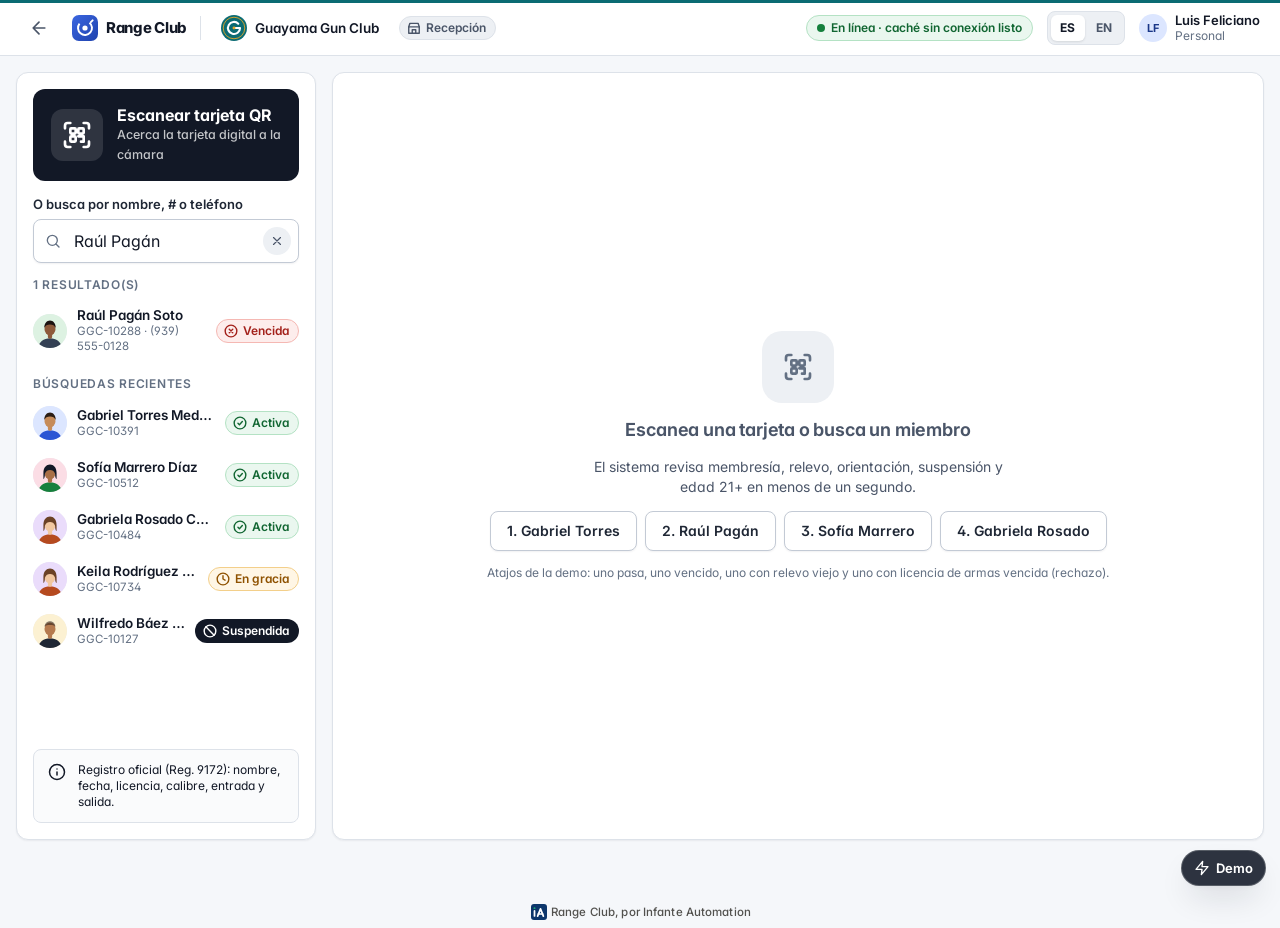
==== commit e4636599: "Demo update: prefilled forms, visit log, license rules, guests, Infante Automation branding" ====
--- a/checkin.html
+++ b/checkin.html
@@ -1,6 +1,7 @@
 <!doctype html>
 <html lang="es" data-tenant="guayama">
-<head><meta name="robots" content="noindex, nofollow">
+<head>
+<meta name="robots" content="noindex, nofollow">
 <meta charset="utf-8">
 <meta name="viewport" content="width=device-width, initial-scale=1">
 <title>Recepción · Range Club</title>
--- a/css/proto.css
+++ b/css/proto.css
@@ -361,3 +361,163 @@
 .live-sum { display: flex; flex-wrap: wrap; gap: 6px; justify-content: flex-end; }
 .live-sum .chip { display: inline-flex; align-items: center; gap: 5px; height: 24px; padding: 0 9px; border-radius: 999px; background: var(--n-50); border: 1px solid var(--n-200); font-size: 12px; font-weight: 600; color: var(--n-700); }
 @media (max-width: 480px) { .start-proto-tag { display: none; } }
+
+/* ---------- prefilled, editable payment fields + one-tap signature */
+.pf { display: flex; flex-direction: column; gap: 4px; min-width: 0; flex: 1; }
+.pf-l { font-size: 12px; font-weight: 600; color: var(--n-600); }
+.pf-row { display: grid; grid-template-columns: 1.2fr 0.8fr 1fr; gap: 10px; }
+.pf-row .input { min-width: 0; }
+.sig-tap { position: absolute; left: 50%; top: 50%; transform: translate(-50%, -58%); z-index: 3; display: inline-flex; align-items: center; gap: 10px; padding: 10px 18px; border-radius: 999px; border: 0; background: var(--primary); color: #fff; font: inherit; font-weight: 650; font-size: 15px; cursor: pointer; box-shadow: 0 6px 18px rgba(18,24,38,.18); white-space: nowrap; }
+.sig-tap span { display: flex; flex-direction: column; align-items: flex-start; line-height: 18px; }
+.sig-tap small { font-weight: 500; font-size: 11.5px; opacity: .85; }
+.sig-tap .i { width: 18px; height: 18px; }
+.sig-tap:focus-visible { outline: 3px solid var(--rc-200, #bcd); outline-offset: 2px; }
+.demo-link { background: none; border: 0; padding: 0; font: inherit; font-size: 12.5px; font-weight: 600; color: var(--primary); text-decoration: underline; text-underline-offset: 2px; cursor: pointer; align-self: flex-start; display: inline-flex; gap: 5px; align-items: center; }
+.demo-link .i { width: 13px; height: 13px; }
+.prefill-note { display: flex; gap: 8px; align-items: center; font-size: 12.5px; color: var(--n-600); }
+.prefill-note .i { width: 15px; height: 15px; color: var(--ok-600); flex: none; }
+.input-wrap > .q-clear { position: absolute; right: 8px; width: 28px; height: 28px; border-radius: 999px; border: 0; background: var(--n-100); color: var(--n-600); display: inline-flex; align-items: center; justify-content: center; cursor: pointer; }
+.input-wrap > .q-clear[hidden] { display: none; }
+.input-wrap > .q-clear .i { width: 14px; height: 14px; }
+.desk .lookup .input-wrap > .input { padding-right: 42px; }
+.edit-grid { display: grid; grid-template-columns: 1fr 1fr; gap: 12px; }
+.edit-grid .full { grid-column: 1 / -1; }
+@media (max-width: 520px) { .edit-grid { grid-template-columns: 1fr; } }
+.sl-hint { margin: 10px 0 0; font-size: 13.5px; line-height: 20px; color: var(--n-700); }
+
+/* ---------- check-in / check-out + visit log + licenses + settings */
+.checks.checks-6 { grid-template-columns: repeat(6, minmax(0, 1fr)); }
+@media (max-width: 1360px) { .checks.checks-6 { grid-template-columns: repeat(3, minmax(0, 1fr)); } }
+@media (max-width: 560px) { .checks.checks-6 { grid-template-columns: repeat(2, minmax(0, 1fr)); } }
+.info-strip { grid-template-columns: 1.6fr 1fr 1.05fr .9fr; }
+@media (max-width: 1100px) { .info-strip { grid-template-columns: 1fr 1fr; } .info-strip > div:nth-child(3) { border-left: 0; } .info-strip > div:nth-child(n+3) { border-top: 1px solid var(--border); } }
+@media (max-width: 560px) { .info-strip { grid-template-columns: 1fr; } .info-strip > div + div { border-left: 0; border-top: 1px solid var(--border); } }
+.status-hero.is-out { background: var(--tenant-700, #1d4e5a); }
+.status-hero .grow { min-width: 0; }
+.sh-dur { display: flex; flex-direction: column; align-items: flex-end; text-align: right; flex: none; }
+.sh-dur span { font-size: 12px; text-transform: uppercase; letter-spacing: .06em; opacity: .85; font-weight: 600; }
+.sh-dur strong { font-size: 24px; line-height: 30px; font-weight: 750; white-space: nowrap; }
+@media (max-width: 560px) { .status-hero { flex-wrap: wrap; } .sh-dur { align-items: flex-start; text-align: left; width: 100%; padding-left: 72px; } }
+.lane-pick { display: flex; flex-direction: column; gap: 2px; }
+.lane-pick .input { height: 40px; min-width: 140px; }
+.linklike { background: none; border: 0; padding: 0; font: inherit; color: var(--primary); text-decoration: underline; cursor: pointer; font-weight: 600; }
+.help.is-warn { display: flex; gap: 5px; align-items: flex-start; font-weight: 600; color: var(--warn-700); }
+.help.is-warn .i { width: 14px; height: 14px; flex: none; margin-top: 1px; }
+.demo-btn-sm { width: auto; padding: 7px 12px; gap: 8px; font-size: 13px; }
+.demo-btn-sm small { font-size: 11px; }
+.close-banner { display: flex; align-items: center; gap: 14px; padding: 14px 16px; border-radius: var(--r-lg, 14px); border: 1.5px solid var(--bad-600); background: #FFF4F2; color: var(--n-900); margin-bottom: 20px; flex-wrap: wrap; }
+.close-banner > .i { width: 22px; height: 22px; color: var(--bad-600); flex: none; }
+.close-banner .grow { min-width: 220px; }
+.onsite .card-header { align-items: center; }
+.os-count { font-size: 34px; font-weight: 750; line-height: 38px; color: var(--ok-700); }
+.os-list { list-style: none; margin: 0; padding: 4px 0; }
+.os-row { display: flex; align-items: center; gap: 12px; padding: 10px 20px; border-top: 1px solid var(--border); }
+.os-row:first-child { border-top: 0; }
+.os-row .nm { font-weight: 600; display: block; }
+.os-el { display: flex; flex-direction: column; align-items: flex-end; text-align: right; flex: none; }
+.os-el strong { font-size: 14px; white-space: nowrap; }
+.lic-band { display: flex; align-items: center; gap: 12px; width: 100%; padding: 12px 14px; border: 1px solid var(--border); border-radius: 12px; background: #fff; font: inherit; text-align: left; cursor: pointer; }
+.lic-band:hover { background: var(--n-25); }
+.lic-band strong { font-size: 24px; line-height: 28px; font-weight: 750; min-width: 44px; text-align: right; }
+.lic-track { height: 6px; border-radius: 999px; background: var(--n-100); margin-top: 8px; overflow: hidden; }
+.lic-track i { display: block; height: 100%; border-radius: 999px; background: var(--n-400); }
+.lic-band.b30 .lic-track i { background: var(--warn-600); } .lic-band.b30 strong { color: var(--warn-700); }
+.lic-band.bx .lic-track i { background: var(--bad-600); } .lic-band.bx strong { color: var(--bad-700, #A3211B); }
+.vl-date { display: flex; flex-direction: column; gap: 2px; }
+.vl-date .input { height: 40px; }
+.vl-stats { display: grid; grid-template-columns: repeat(4, minmax(0, 1fr)); border-top: 1px solid var(--border); border-bottom: 1px solid var(--border); }
+.vl-stats > div { padding: 12px 20px; display: flex; flex-direction: column; gap: 2px; }
+.vl-stats > div + div { border-left: 1px solid var(--border); }
+.vl-stats strong { font-size: 22px; line-height: 28px; }
+@media (max-width: 760px) { .vl-stats { grid-template-columns: 1fr 1fr; } .vl-stats > div:nth-child(3) { border-left: 0; } .vl-stats > div:nth-child(n+3) { border-top: 1px solid var(--border); } }
+.vtable tr.is-forced td { background: #FFF6F5; }
+.card-header.wrap { flex-wrap: wrap; }
+.sms-meter { display: flex; align-items: center; gap: 5px; justify-content: flex-end; font-size: 11.5px; font-weight: 650; margin-top: 6px; padding: 0 4px; }
+.sms-meter.is-ok { color: var(--ok-700); } .sms-meter.is-warn { color: var(--warn-700); }
+.sms-meter .i { width: 12px; height: 12px; }
+.set-grid { display: grid; grid-template-columns: minmax(0, 1fr) minmax(0, 1fr); gap: 20px; align-items: start; }
+@media (max-width: 1100px) { .set-grid { grid-template-columns: minmax(0, 1fr); } }
+.set-row { display: flex; align-items: center; gap: 16px; flex-wrap: wrap; }
+.seg.seg-lg button { height: 38px; min-width: 120px; font-size: 14px; display: inline-flex; align-items: center; justify-content: center; gap: 6px; }
+.sched { list-style: none; margin: 10px 0 0; padding: 0; display: flex; flex-direction: column; gap: 6px; }
+.sched li { display: grid; grid-template-columns: 54px 1fr auto; gap: 10px; align-items: center; padding: 8px 10px; border: 1px solid var(--border); border-radius: 10px; }
+.sched-d { font-weight: 750; font-size: 18px; text-align: center; }
+.k-actions { grid-template-columns: repeat(3, 1fr); max-width: 900px; }
+@media (max-width: 1100px) { .k-actions { grid-template-columns: 1fr 1fr; } }
+@media (max-width: 600px) { .k-actions { grid-template-columns: 1fr; } }
+.vtable th, .vtable td { padding-left: 10px; padding-right: 10px; }
+.vtable th:first-child, .vtable td:first-child { padding-left: 16px; }
+.vtable .badge { font-size: 11px; }
+
+/* ---------- Legal update: licenses, timeline, channels, caliber */
+.tgl { display: inline-flex; align-items: center; gap: 8px; border: 0; background: none; padding: 4px 0; font: inherit; cursor: pointer; text-align: left; color: var(--n-800); }
+.tgl-k { position: relative; width: 42px; height: 24px; border-radius: 999px; background: var(--n-300, #c9ced6); flex: none; transition: background .15s; }
+.tgl-k::after { content: ""; position: absolute; top: 3px; left: 3px; width: 18px; height: 18px; border-radius: 50%; background: #fff; box-shadow: 0 1px 2px rgba(0,0,0,.25); transition: transform .15s; }
+.tgl[aria-checked="true"] .tgl-k { background: var(--ok-600); }
+.tgl[aria-checked="true"] .tgl-k::after { transform: translateX(18px); }
+.tgl-t { font-size: 13px; font-weight: 600; }
+.ch-row { gap: 12px; flex-wrap: nowrap; }
+.ch-ic { width: 34px; height: 34px; border-radius: 10px; background: var(--n-100); color: var(--n-700); display: grid; place-items: center; flex: none; }
+.ch-row .tgl-t { min-width: 56px; }
+.lic-sum { display: flex; align-items: center; gap: 22px; flex-wrap: wrap; padding: 12px 14px; border: 1px solid var(--border); border-radius: 12px; background: var(--n-25, #fafbfc); }
+.ro-input { display: flex; align-items: center; background: var(--n-50, #f4f5f7); color: var(--n-700); }
+/* reminder timeline */
+.ltl { list-style: none; margin: 0; padding: 0 0 0 4px; position: relative; }
+.ltl::before { content: ""; position: absolute; left: 10px; top: 10px; bottom: 10px; width: 2px; background: var(--n-200); }
+.ltl-i { position: relative; display: grid; grid-template-columns: 14px minmax(0, 1fr) auto; gap: 10px; align-items: center; padding: 5px 0; }
+.ltl-dot { width: 14px; height: 14px; border-radius: 50%; background: #fff; border: 2px solid var(--n-300, #c9ced6); position: relative; z-index: 1; }
+.ltl-l { min-width: 0; font-size: 13px; line-height: 17px; }
+.ltl-l strong { font-weight: 650; }
+.ltl-date { display: block; }
+.ltl-s { font-size: 11px; font-weight: 700; padding: 2px 8px; border-radius: 999px; background: var(--n-100); color: var(--n-600); white-space: nowrap; }
+.ltl-i.is-sent .ltl-dot { background: var(--ok-600); border-color: var(--ok-600); }
+.ltl-i.is-sent .ltl-s { background: var(--ok-50); color: var(--ok-700); }
+.ltl-i.is-today .ltl-dot { background: var(--warn-600); border-color: var(--warn-600); box-shadow: 0 0 0 4px var(--warn-50); }
+.ltl-i.is-today .ltl-s { background: var(--warn-50); color: var(--warn-700); }
+.ltl-i.is-paused .ltl-dot { border-style: dashed; }
+.ltl-i.is-paused .ltl-s { background: var(--n-100); color: var(--n-700); }
+.ltl-i.is-paused .ltl-l, .ltl-i.is-off .ltl-l { opacity: .6; }
+.ltl-i.is-e .ltl-l strong { color: var(--bad-700, #A3211B); }
+.ltl.is-compact .ltl-i { padding: 3px 0; }
+.ltl.is-compact { columns: 2; column-gap: 24px; }
+.ltl.is-compact::before { display: none; }
+.ltl.is-compact .ltl-i { break-inside: avoid; }
+@media (max-width: 640px) { .ltl.is-compact { columns: 1; } }
+/* kiosk caliber chips */
+.k-cal { display: flex; flex-direction: column; align-items: center; gap: 8px; width: 100%; }
+.chip-btn { border: 1.5px solid var(--border); background: #fff; color: var(--n-800); border-radius: 999px; padding: 8px 16px; font: inherit; font-weight: 650; font-size: 15px; cursor: pointer; min-height: 40px; }
+.chip-btn.is-on { border-color: var(--tenant-600); background: var(--tenant-50); color: var(--tenant-800); }
+/* push / in-app previews */
+.push-card { background: rgba(255,255,255,.92); border: 1px solid var(--border); border-radius: 14px; padding: 10px 12px; box-shadow: var(--sh-sm); }
+.push-pv .phone-body { background: linear-gradient(160deg, var(--tenant-700, #1d4e5a), var(--tenant-900, #0d2a31)); }
+.vtable th.vt-audit, .vtable td.vt-audit { background: var(--n-25, #fafbfc); border-left: 1px dashed var(--border); min-width: 170px; }
+.vtable td.vt-audit .badge { margin-top: 4px; }
+.callout.bad { background: var(--bad-50); border-color: var(--bad-200); color: #6B140F; } .callout.bad .i { color: var(--bad-600); }
+.set-row[data-lic-rule] { flex-wrap: nowrap; align-items: flex-start; } .set-row[data-lic-rule] .badge { flex: none; }
+.vtable td.vt-audit { white-space: normal; max-width: 220px; min-width: 180px; }
+.vtable td.vt-audit .badge { white-space: normal; height: auto; line-height: 15px; padding-top: 3px; padding-bottom: 3px; align-items: flex-start; }
+.vtable td.vt-audit .xs { word-break: normal; }
+
+/* ---------- Endorsement: "Range Club, por Infante Automation" (Infante Automation brand sheet rules) ----------
+   The iA badge is an <img> (no fill overrides, no filters), square box = fixed aspect ratio; badge variant at every size (<24px rule);
+   clear space = teal-dot height (≈12.5% of mark size) set inline as margin. Text in IA slate #52514E (muted). */
+.endorse { display: inline-flex; align-items: center; gap: 2px; color: #52514E; font-size: 11.5px; line-height: 16px; font-weight: 500; letter-spacing: .01em; white-space: nowrap; }
+.endorse .ia-mark { flex: none; display: block; object-fit: contain; aspect-ratio: 1 / 1; filter: none; }
+.endorse--lg { font-size: 13px; }
+.endorse--chip { background: #fff; border-radius: 999px; padding: 0 10px 0 4px; }
+.endorse-row { margin-top: 6px; display: flex; justify-content: center; }
+.app-foot { display: flex; justify-content: center; padding: 28px 0 8px; border-top: 1px solid var(--n-150, #e7e9ee); margin-top: 32px; }
+.desk-foot { display: flex; justify-content: center; padding: 2px 16px 6px; }
+.g-endorse { margin-top: auto; padding-top: 12px; display: flex; justify-content: center; }
+.start-foot { display: flex; flex-wrap: wrap; align-items: center; justify-content: center; gap: 4px 14px; padding: 20px 16px 32px; border-top: 1px solid var(--n-200, #e2e5ea); margin-top: 24px; }
+.start-top .endorse--hdr { margin-left: 4px; }
+@media (max-width: 720px) { .start-top .endorse--hdr { display: none; } }
+.k-foot .endorse--chip { opacity: .95; }
+
+/* ---------- Guests: shooting vs non-shooting ---------- */
+.badge--guestns { background: var(--n-100); color: var(--n-700); border-color: var(--n-300); }
+.badge--guests { background: var(--tenant-50); color: var(--tenant-700); border-color: var(--tenant-100); }
+.g-onsite { border: 1px solid var(--n-200); border-radius: 12px; padding: 10px 12px; display: grid; gap: 8px; }
+.g-row { display: flex; align-items: center; gap: 10px; flex-wrap: wrap; }
+.os-g { display: flex; align-items: center; gap: 6px; min-width: 0; margin: 2px 0; }
+.os-g .badge { font-size: 11px; padding: 1px 6px; }
